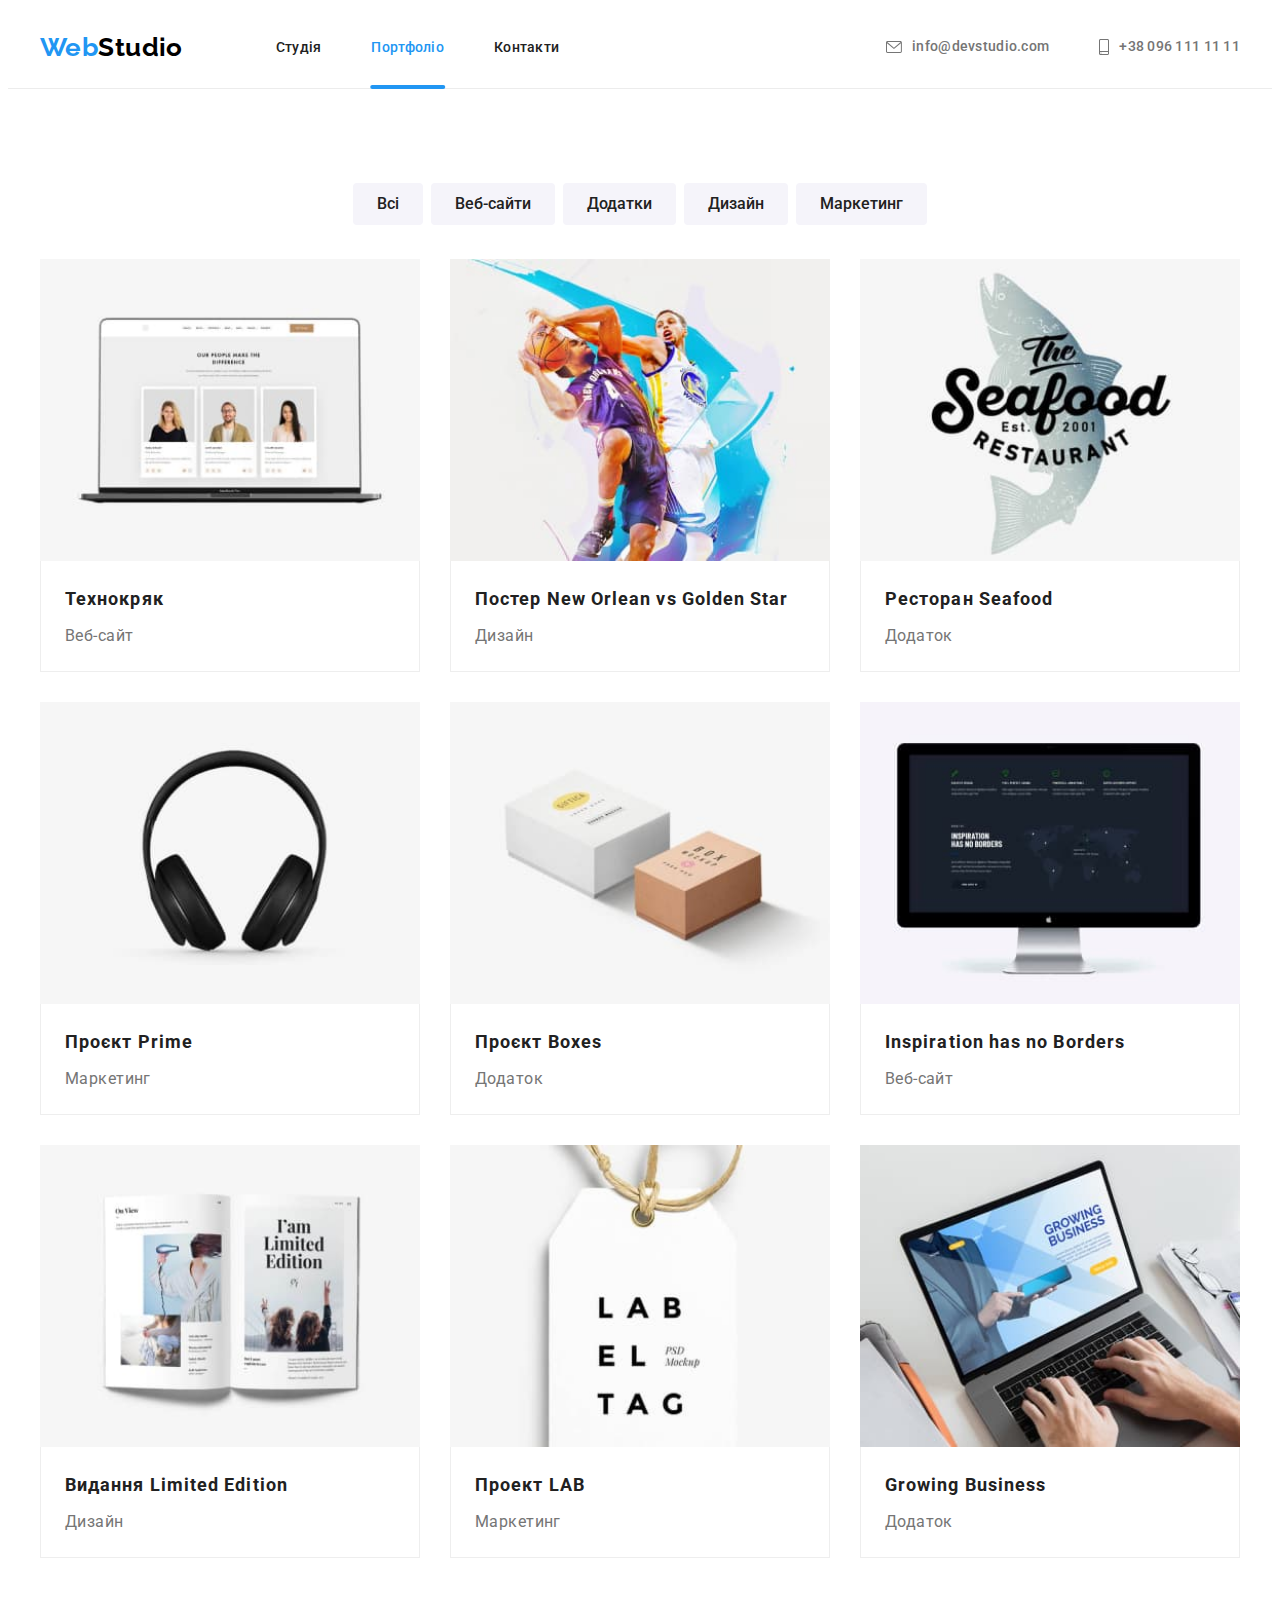
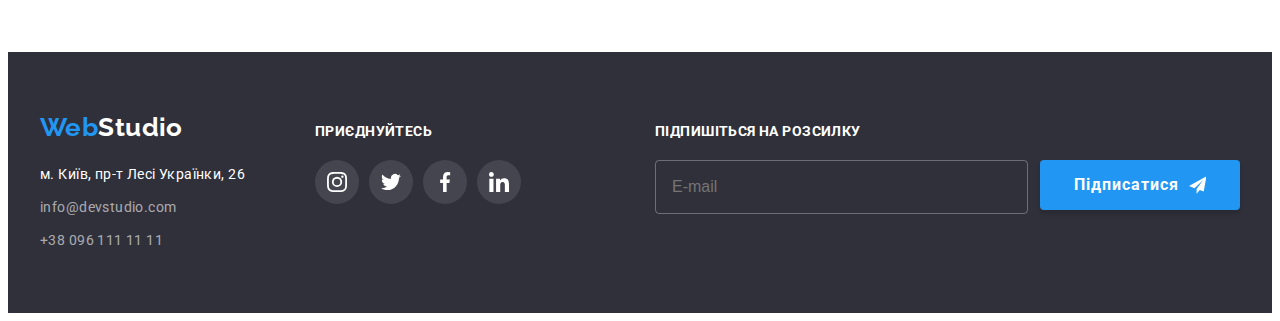
==== portfolio.html @ 522595d4 "2 sections adapted" ====
<!DOCTYPE html>
<html lang="uk">
  <head>
    <meta charset="UTF-8" />
    <meta http-equiv="X-UA-Compatible" content="IE=edge" />
    <meta name="viewport" content="width=device-width, initial-scale=1.0" />
    <title>Портфоліо</title>
    <link rel="preconnect" href="https://fonts.googleapis.com" />
    <link rel="preconnect" href="https://fonts.gstatic.com" crossorigin />
    <link
      href="https://fonts.googleapis.com/css2?family=Raleway:wght@700&family=Roboto:wght@400;500;700;900&display=swap"
      rel="stylesheet"
    />
    <link
      rel="stylesheet"
      href="https://cdnjs.cloudflare.com/ajax/libs/modern-normalize/1.1.0/modern-normalize.min.css"
      integrity="sha512-wpPYUAdjBVSE4KJnH1VR1HeZfpl1ub8YT/NKx4PuQ5NmX2tKuGu6U/JRp5y+Y8XG2tV+wKQpNHVUX03MfMFn9Q=="
      crossorigin="anonymous"
      referrerpolicy="no-referrer"
    />
    <!-- <link rel="stylesheet" href="./css/styles.css" /> -->
    <link rel="stylesheet" href="./css/main.min.css" />
  </head>

  <body>
    <header class="header">
      <div class="container header__container">
        <nav class="navigation">
          <a href="./index.html" class="logo navigation__logo link"
            >Web<span class="logo__black link">Studio</span></a
          >
          <ul class="navigation__list list">
            <li class="navigation__item">
              <a href="./index.html" class="navigation__link link">Студія</a>
            </li>
            <li class="navigation__item">
              <a href="./portfolio.html" class="navigation__link link current">Портфоліо</a>
            </li>
            <li class="navigation__item">
              <a href="#" class="navigation__link link">Контакти</a>
            </li>
          </ul>
        </nav>

        <ul class="contact header__contact list">
          <li class="contact__item">
            <a href="info@devstudio.com" class="contact__link link">
              <svg class="contact__icon" width="16" height="12">
                <use href="./images/icons.svg#icon-envelope"></use>
              </svg>
              info@devstudio.com</a
            >
          </li>
          <li class="contact__item">
            <a href="+380961111111" class="contact__link link">
              <svg class="contact__icon" width="10" height="16">
                <use href="./images/icons.svg#icon-smartphone"></use>
              </svg>
              +38 096 111 11 11</a
            >
          </li>
        </ul>
      </div>
    </header>

    <main>
      <section class="filter section">
        <div class="container">
          <h1 class="visually-hidden">filter</h1>

          <ul class="filter-list list">
            <li><button type="button" class="filter-btn pointer">Всі</button></li>
            <li><button type="button" class="filter-btn pointer">Веб-сайти</button></li>
            <li><button type="button" class="filter-btn pointer">Додатки</button></li>
            <li><button type="button" class="filter-btn pointer">Дизайн</button></li>
            <li><button type="button" class="filter-btn pointer">Маркетинг</button></li>
          </ul>

          <ul class="filter-cards list">
            <li class="filter-item">
              <a
                href="#"
                target="_blank"
                rel="noopener noreferrer nofollow"
                class="filter-link link"
              >
                <div class="filter-thumb">
                  <img
                    src="./images/example1.jpg"
                    alt="веб-сайт технокряк"
                    class="filter-image"
                    width="370"
                  />
                  <p class="filter-overlay">
                    Ресурс пропонує комплексні пропозиції з різним рівнем функціоналу та сервісів.
                    Все це дозволить відвідувачу отримати вичерпні відомості про компанію чи
                    приватну особу.
                  </p>
                </div>

                <div class="filter-wrap">
                  <h2 class="filter-title">Технокряк</h2>
                  <p class="filter-text">Веб-сайт</p>
                </div>
              </a>
            </li>

            <li class="filter-item">
              <a
                href="#"
                target="_blank"
                rel="noopener noreferrer nofollow"
                class="filter-link link"
              >
                <div class="filter-thumb">
                  <img
                    src="./images/example2.jpg"
                    alt="постер new orlean vs golden star"
                    class="filter-image"
                    width="370"
                  />
                  <p class="filter-overlay">
                    Ресурс пропонує комплексні пропозиції з різним рівнем функціоналу та сервісів.
                    Все це дозволить відвідувачу отримати вичерпні відомості про компанію чи
                    приватну особу.
                  </p>
                </div>

                <div class="filter-wrap">
                  <h2 class="filter-title">Постер New Orlean vs Golden Star</h2>
                  <p class="filter-text">Дизайн</p>
                </div>
              </a>
            </li>
            <li class="filter-item">
              <a
                href="#"
                target="_blank"
                rel="noopener noreferrer nofollow"
                class="filter-link link"
              >
                <div class="filter-thumb">
                  <img
                    src="./images/example3.jpg"
                    alt="додаток ресторану seafood"
                    class="filter-image"
                    width="370"
                  />
                  <p class="filter-overlay">
                    Ресурс пропонує комплексні пропозиції з різним рівнем функціоналу та сервісів.
                    Все це дозволить відвідувачу отримати вичерпні відомості про компанію чи
                    приватну особу.
                  </p>
                </div>

                <div class="filter-wrap">
                  <h2 class="filter-title">Ресторан Seafood</h2>
                  <p class="filter-text">Додаток</p>
                </div>
              </a>
            </li>
            <li class="filter-item">
              <a
                href="#"
                target="_blank"
                rel="noopener noreferrer nofollow"
                class="filter-link link"
              >
                <div class="filter-thumb">
                  <img
                    src="./images/example4.jpg"
                    alt="проект prime"
                    class="filter-image"
                    width="370"
                  />
                  <p class="filter-overlay">
                    Ресурс пропонує комплексні пропозиції з різним рівнем функціоналу та сервісів.
                    Все це дозволить відвідувачу отримати вичерпні відомості про компанію чи
                    приватну особу.
                  </p>
                </div>

                <div class="filter-wrap">
                  <h2 class="filter-title">Проєкт Prime</h2>
                  <p class="filter-text">Маркетинг</p>
                </div>
              </a>
            </li>
            <li class="filter-item">
              <a
                href="#"
                target="_blank"
                rel="noopener noreferrer nofollow"
                class="filter-link link"
              >
                <div class="filter-thumb">
                  <img
                    src="./images/example5.jpg"
                    alt="додаток boxes"
                    class="filter-image"
                    width="370"
                  />
                  <p class="filter-overlay">
                    Ресурс пропонує комплексні пропозиції з різним рівнем функціоналу та сервісів.
                    Все це дозволить відвідувачу отримати вичерпні відомості про компанію чи
                    приватну особу.
                  </p>
                </div>

                <div class="filter-wrap">
                  <h2 class="filter-title">Проєкт Boxes</h2>
                  <p class="filter-text">Додаток</p>
                </div>
              </a>
            </li>
            <li class="filter-item">
              <a
                href="#"
                target="_blank"
                rel="noopener noreferrer nofollow"
                class="filter-link link"
              >
                <div class="filter-thumb">
                  <img
                    src="./images/example6.jpg"
                    alt="веб-сайт inspiration has no border"
                    class="filter-image"
                    width="370"
                  />
                  <p class="filter-overlay">
                    Ресурс пропонує комплексні пропозиції з різним рівнем функціоналу та сервісів.
                    Все це дозволить відвідувачу отримати вичерпні відомості про компанію чи
                    приватну особу.
                  </p>
                </div>

                <div class="filter-wrap">
                  <h2 class="filter-title">Inspiration has no Borders</h2>
                  <p class="filter-text">Веб-сайт</p>
                </div>
              </a>
            </li>
            <li class="filter-item">
              <a
                href="#"
                target="_blank"
                rel="noopener noreferrer nofollow"
                class="filter-link link"
              >
                <div class="filter-thumb">
                  <img
                    src="./images/example7.jpg"
                    alt="дізайн видання limited edition"
                    class="filter-image"
                    width="370"
                  />
                  <p class="filter-overlay">
                    Ресурс пропонує комплексні пропозиції з різним рівнем функціоналу та сервісів.
                    Все це дозволить відвідувачу отримати вичерпні відомості про компанію чи
                    приватну особу.
                  </p>
                </div>

                <div class="filter-wrap">
                  <h2 class="filter-title">Видання Limited Edition</h2>
                  <p class="filter-text">Дизайн</p>
                </div>
              </a>
            </li>
            <li class="filter-item">
              <a
                href="#"
                target="_blank"
                rel="noopener noreferrer nofollow"
                class="filter-link link"
              >
                <div class="filter-thumb">
                  <img
                    src="./images/example8.jpg"
                    alt="проект lab"
                    class="filter-image"
                    width="370"
                  />
                  <p class="filter-overlay">
                    Ресурс пропонує комплексні пропозиції з різним рівнем функціоналу та сервісів.
                    Все це дозволить відвідувачу отримати вичерпні відомості про компанію чи
                    приватну особу.
                  </p>
                </div>

                <div class="filter-wrap">
                  <h2 class="filter-title">Проект LAB</h2>
                  <p class="filter-text">Маркетинг</p>
                </div>
              </a>
            </li>
            <li class="filter-item">
              <a
                href="#"
                target="_blank"
                rel="noopener noreferrer nofollow"
                class="filter-link link"
              >
                <div class="filter-thumb">
                  <img
                    src="./images/example9.jpg"
                    alt="додаток growing business"
                    class="filter-image"
                    width="370"
                  />
                  <p class="filter-overlay">
                    Ресурс пропонує комплексні пропозиції з різним рівнем функціоналу та сервісів.
                    Все це дозволить відвідувачу отримати вичерпні відомості про компанію чи
                    приватну особу.
                  </p>
                </div>

                <div class="filter-wrap">
                  <h2 class="filter-title">Growing Business</h2>
                  <p class="filter-text">Додаток</p>
                </div>
              </a>
            </li>
          </ul>
        </div>
      </section>
    </main>

    <footer class="footer">
      <div class="container">
        <div class="footer-contacts">
          <a href="./index.html" class="footer-logo link"
            >Web<span class="footer-logo-white link">Studio</span></a
          >
          <address class="footer-address">
            <ul class="footer-list list">
              <li class="footer-item">
                <a
                  href="https://goo.gl/maps/CPtrU1FHBa2aNyZL9"
                  target="_blank"
                  rel="noopener noreferrer nofollow"
                  class="footer-adr link"
                  >м. Київ, пр-т Лесі Українки, 26</a
                >
              </li>
              <li class="footer-item">
                <a href="info@devstudio.com" class="footer-contact link">info@devstudio.com</a>
              </li>
              <li class="footer-item">
                <a href="+380961111111" class="footer-contact link">+38 096 111 11 11</a>
              </li>
            </ul>
          </address>
        </div>

        <div class="footer-join">
          <p class="footer-action">Приєднуйтесь</p>
          <ul class="footer-soc list">
            <li class="footer-soc-item">
              <a href="" class="footer-soc-link link">
                <svg class="footer-soc-icon" width="20" height="20">
                  <use href="./images/icons.svg#icon-instagram"></use>
                </svg>
              </a>
            </li>
            <li class="footer-soc-item">
              <a href="" class="footer-soc-link link">
                <svg class="footer-soc-icon" width="20" height="20">
                  <use href="./images/icons.svg#icon-twitter"></use>
                </svg>
              </a>
            </li>
            <li class="footer-soc-item">
              <a href="" class="footer-soc-link link">
                <svg class="footer-soc-icon" width="20" height="20">
                  <use href="./images/icons.svg#icon-facebook"></use>
                </svg>
              </a>
            </li>
            <li class="footer-soc-item">
              <a href="" class="footer-soc-link link">
                <svg class="footer-soc-icon" width="20" height="20">
                  <use href="./images/icons.svg#icon-linkedin"></use>
                </svg>
              </a>
            </li>
          </ul>
        </div>

        <div class="footer-signup">
          <p class="footer-text">Підпишіться на розсилку</p>
          <form class="footer-form">
            <input class="footer-input" type="email" name="usermail" placeholder="E-mail" />
            <button class="third-btn btn">
              Підписатися
              <svg class="send-icon" width="24" height="24">
                <use href="./images/icons.svg#icon-send"></use>
              </svg>
            </button>
          </form>
        </div>
      </div>
    </footer>
  </body>
</html>
---- css/main.min.css ----
:root{--main-title-color: #212121;--second-title-color: #ffffff;--main-text-color: #757575;--second-text-color: #ffffff;--accent-color: #2196f3;--link-accent-color: #7d7d7d;--icon-accent-color: #ffffff;--btn-accent-color: #188ce8;--btn-bg-color: #2196f3;--btn-text-color: #ffffff;--secondbtn-text-color: #212121;--main-bg-color: #ffffff;--second-bg-color: #2f303a;--third-bg-color: #f5f4fa;--main-logo-color: #2196f3;--second-logo-color: #000000;--third-logo-color: #ffffff;--main-link-color: #212121;--main-contact-color: #757575;--main-adress-color: #ffffff;--main-border-color: #ececec;--second-border-color: #eeeeee;--main-icon-color: #afb1b8;--second-icon-color: #ffffff;--duration: 250ms;--cubic: cubic-bezier(0.4, 0, 0.2, 1)}.visually-hidden{position:absolute;white-space:nowrap;width:1px;height:1px;overflow:hidden;border:0;padding:0;clip:rect(0 0 0 0);-webkit-clip-path:inset(50%);clip-path:inset(50%);margin:-1px}p,h1,h2,h3,h4,h5,h6{margin:0}ul{margin:0;padding-left:0}address{font-style:normal}body{font-family:"Roboto",sans-serif;font-size:14px;letter-spacing:.03em;color:var(--main-text-color);background-color:var(--main-bg-color)}.list{list-style:none}.link{text-decoration:none;transition:color var(--duration) var(--cubic)}.pointer{cursor:pointer}img{display:block;width:100%;max-width:100%;height:auto}.section{padding-top:60px;padding-bottom:60px}@media screen and (min-width: 1200px){.section{padding-top:94px;padding-bottom:94px}}.navigation__item .link.current,.navigation__link:hover,.contact__link:hover,.navigation__link:focus,.contact__link:focus,.footer-adr:hover,.footer-contact:hover,.footer-adr:focus,.footer-contact:focus{color:var(--accent-color)}.container{width:100%;padding-left:15px;padding-right:15px;margin:0 auto}@media screen and (min-width: 480px){.container{width:480px}}@media screen and (min-width: 768px){.container{width:768px}}@media screen and (min-width: 1200px){.container{width:1200px}}.backdrop{position:fixed;top:0;width:100%;height:100%;background-color:rgba(0,0,0,.2);transition:opacity var(--duration) var(--cubic),visibility var(--duration) var(--cubic)}.modal{position:absolute;padding:40px;width:528px;min-height:581px;background-color:var(--main-bg-color);box-shadow:0px 1px 3px rgba(0,0,0,.12),0px 1px 1px rgba(0,0,0,.14),0px 2px 1px rgba(0,0,0,.2);border-radius:4px;top:50%;left:50%;transform:translate(-50%, -50%) scale(1);transition:transform var(--duration) var(--cubic)}.backdrop.is-hidden .modal{transform:translate(-50%, -50%) scale(0)}.close-btn{position:absolute;top:8px;right:8px;width:30px;height:30px;border:1px solid rgba(0,0,0,.1);background:inherit;border-radius:50%;fill:currentColor;transition:color var(--duration) var(--cubic)}.close-btn:hover,.close-btn:focus{fill:var(--accent-color)}.modal-title{margin-bottom:15px;text-align:center;font-weight:700;font-size:20px;line-height:1.15;text-align:center;letter-spacing:.03em;color:var(--main-title-color)}.input-field{margin-bottom:10px}.modal-form>.comment{margin-bottom:18px}.lable-input{display:block;margin-bottom:4px;font-weight:400;font-size:12px;line-height:1.17;letter-spacing:.01em;color:var(--main-text-color)}.form-input{padding-left:42px;width:100%;height:40px;border:1px solid rgba(33,33,33,.2);border-radius:4px;font-weight:400;font-size:12px;line-height:1.17;letter-spacing:.01em;color:rgba(117,117,117,.5)}.form-input:focus{outline-color:var(--btn-accent-color)}.form-input::-moz-placeholder{color:rgba(117,117,117,.5)}.form-input:-ms-input-placeholder{color:rgba(117,117,117,.5)}.form-input::placeholder{color:rgba(117,117,117,.5)}.input-wrap{position:relative}.input-icon{position:absolute;left:12px;top:50%;transform:translateY(-50%)}.form-input:focus+.input-icon{fill:var(--accent-color)}.form-comment{padding:12px 16px;width:100%;height:118px;border:1px solid rgba(33,33,33,.2);border-radius:4px;resize:none;font-weight:400;font-size:12px;line-height:1.17;letter-spacing:.01em;color:rgba(117,117,117,.5)}.form-comment:focus{outline-color:var(--btn-accent-color)}.form-comment::-moz-placeholder{color:rgba(117,117,117,.5)}.form-comment:-ms-input-placeholder{color:rgba(117,117,117,.5)}.form-comment::placeholder{color:rgba(117,117,117,.5)}.check-lable{display:block;padding-left:35px;font-weight:400;font-size:14px;line-height:1.71;letter-spacing:.03em;color:var(--main-text-color);position:relative;margin-bottom:30px}.check-box{display:inline-block;width:16px;height:15px;border:2px solid var(--main-link-color);border-radius:2px;position:absolute;top:50%;left:13px;transform:translateY(-50%);cursor:pointer;transition:background-color var(--duration) var(--cubic)}.input-check:focus+.check-box{border-color:var(--accent-color)}.input-check:focus+.check-box,.check-box:hover{border-color:var(--accent-color)}.input-check:checked+.check-box{background-color:var(--accent-color);border:none}.check-icon{position:absolute;left:50%;top:50%;transform:translate(-50%, -50%);fill:rgba(0,0,0,0);transition:fill var(--duration) var(--cubic)}.input-check:checked+.check-box .check-icon{fill:#fff}.input-check{position:absolute;white-space:nowrap;width:1px;height:1px;overflow:hidden;border:0;padding:0;clip:rect(0 0 0 0);-webkit-clip-path:inset(50%);clip-path:inset(50%);margin:-1px}.check-link{-webkit-text-decoration-line:underline;text-decoration-line:underline;color:var(--accent-color)}.secondary-btn{display:flex;align-items:center;justify-content:center;margin:0 auto;margin-top:30px;min-width:200px}.is-hidden{opacity:0;visibility:hidden;pointer-events:none}.btn{font-family:inherit;font-style:normal;font-weight:700;font-size:16px;line-height:1.88;letter-spacing:.06em;color:var(--btn-text-color);background:var(--btn-bg-color);height:50px;box-shadow:0px 4px 4px rgba(0,0,0,.15);border-radius:4px;border-color:rgba(0,0,0,0);padding:10px 32px;transition:background-color var(--duration) var(--cubic)}.btn:hover,.btn:focus{background-color:var(--btn-accent-color)}.header{padding-top:24px;padding-bottom:25px;border-bottom:1px solid var(--main-border-color)}.header__container{display:flex;align-items:center}.navigation{display:flex;align-items:center}.navigation__list,.contact__item,.header__contact{display:flex;margin-left:auto;-moz-column-gap:50px;column-gap:50px}.logo,.logo__black{font-family:"Raleway",sans-serif;font-style:normal;font-weight:700;font-size:26px;line-height:1.19}.navigation__logo{color:var(--main-logo-color);margin-right:93px}.logo__black{color:var(--second-logo-color)}.navigation__link{font-weight:500;line-height:1.14;letter-spacing:.02em;color:var(--main-link-color)}.contact__link{display:flex;font-weight:500;line-height:1.14;letter-spacing:.02em;color:var(--main-contact-color);align-items:center}.current{color:var(--accent-color);position:relative}.current::after{content:"";position:absolute;left:50%;bottom:-38px;transform:translate(-50%, -100%);width:calc(100% + 3px);height:4px;background:var(--accent-color);border-radius:2px;pointer-events:none}.contact__icon{margin-right:10px;fill:#757575}.contact__link:hover .contact__icon,.contact__link:focus .contact__icon{fill:var(--accent-color)}.hero{background-color:var(--second-bg-color);background-image:linear-gradient(rgba(47, 48, 58, 0.4), rgba(47, 48, 58, 0.4)),url(../images/header.jpg);background-repeat:no-repeat;background-position:center;background-size:cover;max-width:1600px;margin:0 auto;padding-top:200px;padding-bottom:200px}.hero__title{font-weight:900;font-size:44px;line-height:1.36;text-align:center;letter-spacing:.06em;text-transform:uppercase;color:var(--second-title-color);max-width:696px;margin:0 auto}.hero__btn{display:flex;align-items:center;text-align:center;margin:0 auto;margin-top:30px;min-width:216px}.features-list{display:flex;flex-wrap:wrap;gap:30px}.features-list__item{width:100%}@media screen and (min-width: 768px){.features-list__item{width:calc((100% - 30px)/2)}}@media screen and (min-width: 1200px){.features-list__item{width:calc((100% - 90px)/4)}}.features-list__image{display:flex;justify-content:center;align-items:center;border-radius:4px;width:100%;height:120px;background:#f5f4fa;border-radius:4px;margin-bottom:30px}.features-list__title{display:flex;justify-content:center;font-weight:700;line-height:1.14;text-transform:uppercase;color:var(--main-title-color)}@media screen and (min-width: 768px){.features-list__title{justify-content:left}}.features-list__text{line-height:2;margin-top:10px}@media screen and (min-width: 1200px){.features-list__text{line-height:1.71}}.business{padding-bottom:94px}@media screen and (max-width: 1199px){.business{display:none}}.business__title{font-size:36px;line-height:1.17;text-align:center;color:var(--main-title-color)}.activities-list{margin-top:50px;display:flex;gap:30px}.activities-list__item{width:calc((100% - 60px)/3);position:relative}.activities-list__text{position:absolute;left:0;bottom:0;width:100%;height:70px;display:flex;justify-content:center;align-items:center;background-color:rgba(47,48,58,.8);font-weight:700;font-size:14px;line-height:1.14;text-align:center;letter-spacing:.03em;text-transform:uppercase;color:var(--second-text-color)}.team{background-color:var(--third-bg-color)}.team__title{font-size:36px;line-height:1.17;text-align:center;color:var(--main-title-color)}.team-list{display:flex;flex-wrap:wrap;margin-top:50px;gap:30px}.team-list__item{width:100%;background-color:var(--main-bg-color);filter:drop-shadow(0px 4px 4px rgba(0, 0, 0, 0.25))}@media screen and (min-width: 768px){.team-list__item{width:calc((100% - 30px)/2)}}@media screen and (min-width: 1200px){.team-list__item{width:calc((100% - 90px)/4)}}.team-list__wrap{padding:30px 5px}.team-list__subtitle{font-weight:500;font-size:16px;line-height:1.19;text-align:center;color:var(--main-title-color)}.team-list__text{font-size:16px;line-height:1.19;text-align:center;margin-top:10px}.social-list{display:flex;justify-content:center;gap:10px;margin-top:16px}.social-list__link{width:44px;height:44px;border-radius:50%;display:flex;align-items:center;justify-content:center;transition:background-color var(--duration) var(--cubic)}.social-list__link:hover,.social-list__link:focus{background-color:var(--accent-color)}.social-list__icon{fill:var(--main-icon-color);transition:fill var(--duration) var(--cubic)}.social-list__link:hover .social-list__icon,.social-list__link:focus .social-list__icon{fill:var(--icon-accent-color)}.clients-title{font-size:36px;line-height:1.17;text-align:center;color:var(--main-title-color)}.clients-img{display:flex;margin-top:50px;justify-content:center;gap:30px}.clients-img-item{border:1px solid #afb1b8;border-radius:4px;width:170px;height:92px;display:flex;align-items:center;justify-content:center;transition:border-color var(--duration) var(--cubic)}.clients-img-item:hover,.clients-img-item:focus{border-color:var(--accent-color)}.clients-img-link{display:flex;width:100%;height:100%;justify-content:center;align-items:center}.clients-img-icon{fill:var(--main-icon-color);transition:fill var(--duration) var(--cubic)}.clients-img-link:hover .clients-img-icon,.clients-img-link:focus .clients-img-icon{fill:var(--accent-color)}.footer-adr:hover,.footer-contact:hover,.footer-adr:focus,.footer-contact:focus{color:var(--accent-color)}.footer{background-color:var(--second-bg-color);padding-top:60px;padding-bottom:60px}.footer-logo,.footer-logo-white{font-family:"Raleway",sans-serif;font-style:normal;font-weight:700;font-size:26px;line-height:1.19}.footer-logo{color:var(--main-logo-color)}.footer-logo-white{color:var(--third-logo-color)}.footer-address{margin-top:20px}.footer-item:not(:first-child){margin-top:9px}.footer-adr,.footer-contact{font-style:normal;font-weight:400;line-height:1.71}.footer-adr{color:var(--main-adress-color)}.footer-contact{color:rgba(255,255,255,.6)}.footer .container{display:flex;align-items:baseline}.footer-join{margin-left:70px}.footer-action{font-weight:700;font-size:14px;line-height:1.14;letter-spacing:.03em;text-transform:uppercase;margin-bottom:20px;color:var(--second-text-color)}.footer-soc{display:flex;justify-content:center;gap:10px}.footer-soc-link{width:44px;height:44px;border-radius:50%;display:flex;align-items:center;justify-content:center;background:rgba(255,255,255,.1);transition:background-color var(--duration) var(--cubic)}.footer-soc-link:hover,.footer-soc-link:focus{background-color:var(--accent-color)}.footer-soc-icon{fill:var(--second-icon-color);transition:fill var(--duration) var(--cubic)}.footer-soc-link:hover .footer-soc-icon,.footer-soc-link:focus .footer-soc-icon{fill:var(--icon-accent-color)}.footer-text{font-size:14px;font-weight:700;line-height:1.14;text-transform:uppercase;color:var(--btn-text-color);margin-bottom:20px}.footer-signup{width:calc(50% - 15px);margin-left:auto}.footer-input{width:100%;height:50px;border:1px solid rgba(255,255,255,.3);border-radius:4px;background-color:inherit;font-size:16px;line-height:1.25;color:rgba(255,255,255,.6);padding-left:16px;outline:none;transition:border-color var(--duration) var(--cubic),box-shadow var(--duration) var(--cubic);cursor:pointer}.footer-input:hover{border-color:var(--accent-color)}.footer-input:focus{border-color:#f5f5f5;box-shadow:0px 0px 0px 1px #f5f5f5}.footer-form{display:flex;gap:12px}.footer-form>.primary-btn{gap:10px}.third-btn{display:flex;align-items:center;justify-content:center;gap:10px;margin:0 auto;min-width:200px}.send-icon{fill:var(--second-icon-color)}.filter-list{display:flex;justify-content:center;-moz-column-gap:8px;column-gap:8px}.filter-btn{font-family:"Roboto",sans-serif;font-style:normal;font-weight:500;font-size:16px;line-height:1.62;text-align:center;background-color:var(--third-bg-color);border-color:rgba(0,0,0,0);border-radius:4px;color:var(--secondbtn-text-color);padding:6px 22px;transition:background-color var(--duration) var(--cubic),color var(--duration) var(--cubic),box-shadow var(--duration) var(--cubic)}.filter-btn:hover,.filter-btn:focus{background-color:var(--accent-color);color:var(--btn-text-color);box-shadow:0px 3px 1px rgba(0,0,0,.1),0px 1px 2px rgba(0,0,0,.08),0px 2px 2px rgba(0,0,0,.12)}.filter-cards{margin-top:34px;display:flex;flex-wrap:wrap;gap:30px}.filter-item{background-color:var(--main-bg-color);width:calc((100% - 60px)/3)}.filter-link{display:block}.filter-link:hover,.filter-link:focus{box-shadow:0px 1px 1px rgba(0,0,0,.12),0px 4px 4px rgba(0,0,0,.06),1px 4px 6px rgba(0,0,0,.16)}.filter-thumb{position:relative;overflow:hidden}.filter-overlay{position:absolute;left:0;top:0;padding:63px 24px;width:100%;height:100%;transform:translateY(100%);transition:var(--duration) var(--cubic);font-weight:400;font-size:18px;line-height:1.56;letter-spacing:.03em;color:var(--second-text-color);background:rgba(33,150,243,.9)}.filter-link:hover .filter-overlay,.filter-link:focus .filter-overlay{transform:translateY(0)}.filter-wrap{padding:20px 24px;border-right:1px solid var(--second-border-color);border-bottom:1px solid var(--second-border-color);border-left:1px solid var(--second-border-color)}.filter-title{font-size:18px;line-height:2;letter-spacing:.06em;color:var(--main-title-color)}.filter-title:hover,.filter-title:focus{color:var(--link-accent-color)}.filter-text{font-size:16px;line-height:1.88;color:var(--main-text-color);margin-top:4px}/*# sourceMappingURL=main.min.css.map */
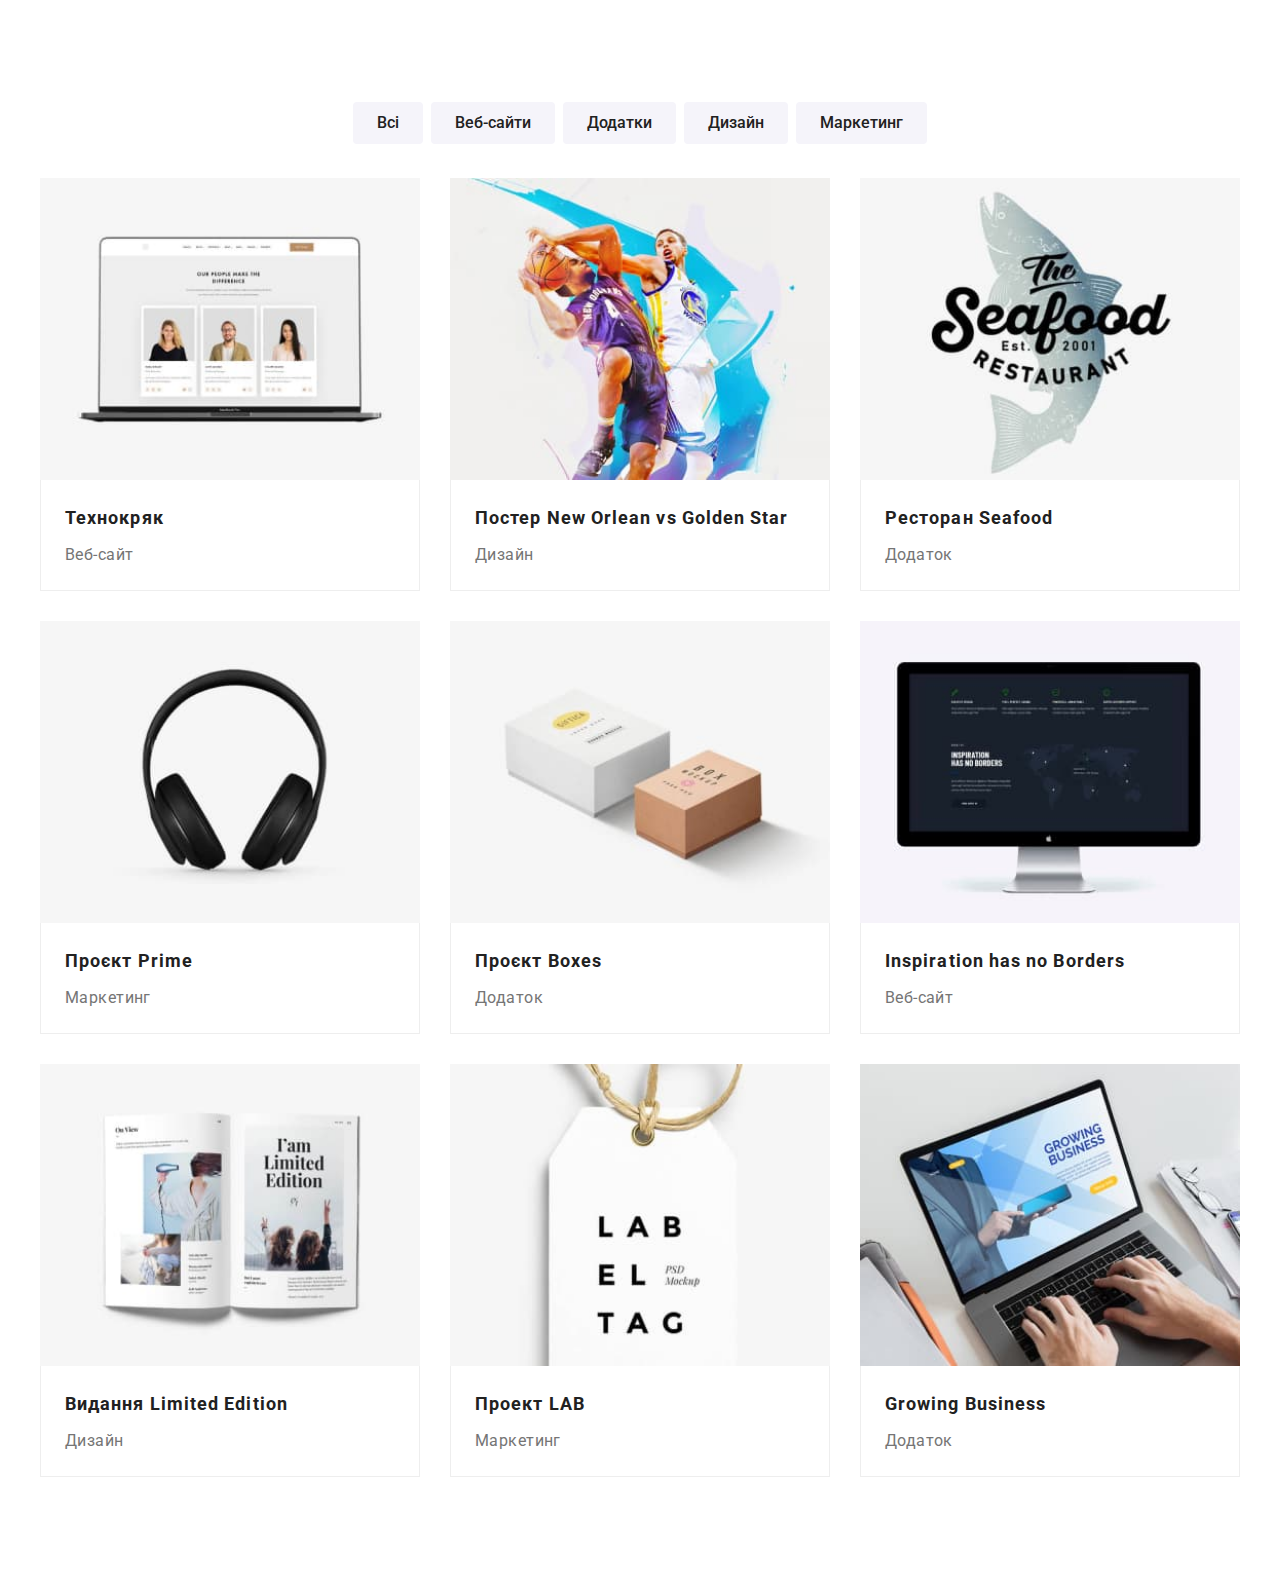
==== commit 6a670d6f: "adapted footer" ====
--- a/portfolio.html
+++ b/portfolio.html
@@ -23,7 +23,7 @@
   </head>
 
   <body>
-    <header class="header">
+    <!-- <header class="header">
       <div class="container header__container">
         <nav class="navigation">
           <a href="./index.html" class="logo navigation__logo link"
@@ -61,7 +61,7 @@
           </li>
         </ul>
       </div>
-    </header>
+    </header> -->
 
     <main>
       <section class="filter section">
@@ -326,7 +326,7 @@
       </section>
     </main>
 
-    <footer class="footer">
+    <!-- <footer class="footer">
       <div class="container">
         <div class="footer-contacts">
           <a href="./index.html" class="footer-logo link"
@@ -400,6 +400,6 @@
           </form>
         </div>
       </div>
-    </footer>
+    </footer> -->
   </body>
 </html>
--- a/css/main.min.css
+++ b/css/main.min.css
@@ -1 +1 @@
-:root{--main-title-color: #212121;--second-title-color: #ffffff;--main-text-color: #757575;--second-text-color: #ffffff;--accent-color: #2196f3;--link-accent-color: #7d7d7d;--icon-accent-color: #ffffff;--btn-accent-color: #188ce8;--btn-bg-color: #2196f3;--btn-text-color: #ffffff;--secondbtn-text-color: #212121;--main-bg-color: #ffffff;--second-bg-color: #2f303a;--third-bg-color: #f5f4fa;--main-logo-color: #2196f3;--second-logo-color: #000000;--third-logo-color: #ffffff;--main-link-color: #212121;--main-contact-color: #757575;--main-adress-color: #ffffff;--main-border-color: #ececec;--second-border-color: #eeeeee;--main-icon-color: #afb1b8;--second-icon-color: #ffffff;--duration: 250ms;--cubic: cubic-bezier(0.4, 0, 0.2, 1)}.visually-hidden{position:absolute;white-space:nowrap;width:1px;height:1px;overflow:hidden;border:0;padding:0;clip:rect(0 0 0 0);-webkit-clip-path:inset(50%);clip-path:inset(50%);margin:-1px}p,h1,h2,h3,h4,h5,h6{margin:0}ul{margin:0;padding-left:0}address{font-style:normal}body{font-family:"Roboto",sans-serif;font-size:14px;letter-spacing:.03em;color:var(--main-text-color);background-color:var(--main-bg-color)}.list{list-style:none}.link{text-decoration:none;transition:color var(--duration) var(--cubic)}.pointer{cursor:pointer}img{display:block;width:100%;max-width:100%;height:auto}.section{padding-top:60px;padding-bottom:60px}@media screen and (min-width: 1200px){.section{padding-top:94px;padding-bottom:94px}}.navigation__item .link.current,.navigation__link:hover,.contact__link:hover,.navigation__link:focus,.contact__link:focus,.footer-adr:hover,.footer-contact:hover,.footer-adr:focus,.footer-contact:focus{color:var(--accent-color)}.container{width:100%;padding-left:15px;padding-right:15px;margin:0 auto}@media screen and (min-width: 480px){.container{width:480px}}@media screen and (min-width: 768px){.container{width:768px}}@media screen and (min-width: 1200px){.container{width:1200px}}.backdrop{position:fixed;top:0;width:100%;height:100%;background-color:rgba(0,0,0,.2);transition:opacity var(--duration) var(--cubic),visibility var(--duration) var(--cubic)}.modal{position:absolute;padding:40px;width:528px;min-height:581px;background-color:var(--main-bg-color);box-shadow:0px 1px 3px rgba(0,0,0,.12),0px 1px 1px rgba(0,0,0,.14),0px 2px 1px rgba(0,0,0,.2);border-radius:4px;top:50%;left:50%;transform:translate(-50%, -50%) scale(1);transition:transform var(--duration) var(--cubic)}.backdrop.is-hidden .modal{transform:translate(-50%, -50%) scale(0)}.close-btn{position:absolute;top:8px;right:8px;width:30px;height:30px;border:1px solid rgba(0,0,0,.1);background:inherit;border-radius:50%;fill:currentColor;transition:color var(--duration) var(--cubic)}.close-btn:hover,.close-btn:focus{fill:var(--accent-color)}.modal-title{margin-bottom:15px;text-align:center;font-weight:700;font-size:20px;line-height:1.15;text-align:center;letter-spacing:.03em;color:var(--main-title-color)}.input-field{margin-bottom:10px}.modal-form>.comment{margin-bottom:18px}.lable-input{display:block;margin-bottom:4px;font-weight:400;font-size:12px;line-height:1.17;letter-spacing:.01em;color:var(--main-text-color)}.form-input{padding-left:42px;width:100%;height:40px;border:1px solid rgba(33,33,33,.2);border-radius:4px;font-weight:400;font-size:12px;line-height:1.17;letter-spacing:.01em;color:rgba(117,117,117,.5)}.form-input:focus{outline-color:var(--btn-accent-color)}.form-input::-moz-placeholder{color:rgba(117,117,117,.5)}.form-input:-ms-input-placeholder{color:rgba(117,117,117,.5)}.form-input::placeholder{color:rgba(117,117,117,.5)}.input-wrap{position:relative}.input-icon{position:absolute;left:12px;top:50%;transform:translateY(-50%)}.form-input:focus+.input-icon{fill:var(--accent-color)}.form-comment{padding:12px 16px;width:100%;height:118px;border:1px solid rgba(33,33,33,.2);border-radius:4px;resize:none;font-weight:400;font-size:12px;line-height:1.17;letter-spacing:.01em;color:rgba(117,117,117,.5)}.form-comment:focus{outline-color:var(--btn-accent-color)}.form-comment::-moz-placeholder{color:rgba(117,117,117,.5)}.form-comment:-ms-input-placeholder{color:rgba(117,117,117,.5)}.form-comment::placeholder{color:rgba(117,117,117,.5)}.check-lable{display:block;padding-left:35px;font-weight:400;font-size:14px;line-height:1.71;letter-spacing:.03em;color:var(--main-text-color);position:relative;margin-bottom:30px}.check-box{display:inline-block;width:16px;height:15px;border:2px solid var(--main-link-color);border-radius:2px;position:absolute;top:50%;left:13px;transform:translateY(-50%);cursor:pointer;transition:background-color var(--duration) var(--cubic)}.input-check:focus+.check-box{border-color:var(--accent-color)}.input-check:focus+.check-box,.check-box:hover{border-color:var(--accent-color)}.input-check:checked+.check-box{background-color:var(--accent-color);border:none}.check-icon{position:absolute;left:50%;top:50%;transform:translate(-50%, -50%);fill:rgba(0,0,0,0);transition:fill var(--duration) var(--cubic)}.input-check:checked+.check-box .check-icon{fill:#fff}.input-check{position:absolute;white-space:nowrap;width:1px;height:1px;overflow:hidden;border:0;padding:0;clip:rect(0 0 0 0);-webkit-clip-path:inset(50%);clip-path:inset(50%);margin:-1px}.check-link{-webkit-text-decoration-line:underline;text-decoration-line:underline;color:var(--accent-color)}.secondary-btn{display:flex;align-items:center;justify-content:center;margin:0 auto;margin-top:30px;min-width:200px}.is-hidden{opacity:0;visibility:hidden;pointer-events:none}.btn{font-family:inherit;font-style:normal;font-weight:700;font-size:16px;line-height:1.88;letter-spacing:.06em;color:var(--btn-text-color);background:var(--btn-bg-color);height:50px;box-shadow:0px 4px 4px rgba(0,0,0,.15);border-radius:4px;border-color:rgba(0,0,0,0);padding:10px 32px;transition:background-color var(--duration) var(--cubic)}.btn:hover,.btn:focus{background-color:var(--btn-accent-color)}.header{padding-top:24px;padding-bottom:25px;border-bottom:1px solid var(--main-border-color)}.header__container{display:flex;align-items:center}.navigation{display:flex;align-items:center}.navigation__list,.contact__item,.header__contact{display:flex;margin-left:auto;-moz-column-gap:50px;column-gap:50px}.logo,.logo__black{font-family:"Raleway",sans-serif;font-style:normal;font-weight:700;font-size:26px;line-height:1.19}.navigation__logo{color:var(--main-logo-color);margin-right:93px}.logo__black{color:var(--second-logo-color)}.navigation__link{font-weight:500;line-height:1.14;letter-spacing:.02em;color:var(--main-link-color)}.contact__link{display:flex;font-weight:500;line-height:1.14;letter-spacing:.02em;color:var(--main-contact-color);align-items:center}.current{color:var(--accent-color);position:relative}.current::after{content:"";position:absolute;left:50%;bottom:-38px;transform:translate(-50%, -100%);width:calc(100% + 3px);height:4px;background:var(--accent-color);border-radius:2px;pointer-events:none}.contact__icon{margin-right:10px;fill:#757575}.contact__link:hover .contact__icon,.contact__link:focus .contact__icon{fill:var(--accent-color)}.hero{background-color:var(--second-bg-color);background-image:linear-gradient(rgba(47, 48, 58, 0.4), rgba(47, 48, 58, 0.4)),url(../images/header.jpg);background-repeat:no-repeat;background-position:center;background-size:cover;max-width:1600px;margin:0 auto;padding-top:200px;padding-bottom:200px}.hero__title{font-weight:900;font-size:44px;line-height:1.36;text-align:center;letter-spacing:.06em;text-transform:uppercase;color:var(--second-title-color);max-width:696px;margin:0 auto}.hero__btn{display:flex;align-items:center;text-align:center;margin:0 auto;margin-top:30px;min-width:216px}.features-list{display:flex;flex-wrap:wrap;gap:30px}.features-list__item{width:100%}@media screen and (min-width: 768px){.features-list__item{width:calc((100% - 30px)/2)}}@media screen and (min-width: 1200px){.features-list__item{width:calc((100% - 90px)/4)}}.features-list__image{display:flex;justify-content:center;align-items:center;border-radius:4px;width:100%;height:120px;background:#f5f4fa;border-radius:4px;margin-bottom:30px}.features-list__title{display:flex;justify-content:center;font-weight:700;line-height:1.14;text-transform:uppercase;color:var(--main-title-color)}@media screen and (min-width: 768px){.features-list__title{justify-content:left}}.features-list__text{line-height:2;margin-top:10px}@media screen and (min-width: 1200px){.features-list__text{line-height:1.71}}.business{padding-bottom:94px}@media screen and (max-width: 1199px){.business{display:none}}.business__title{font-size:36px;line-height:1.17;text-align:center;color:var(--main-title-color)}.activities-list{margin-top:50px;display:flex;gap:30px}.activities-list__item{width:calc((100% - 60px)/3);position:relative}.activities-list__text{position:absolute;left:0;bottom:0;width:100%;height:70px;display:flex;justify-content:center;align-items:center;background-color:rgba(47,48,58,.8);font-weight:700;font-size:14px;line-height:1.14;text-align:center;letter-spacing:.03em;text-transform:uppercase;color:var(--second-text-color)}.team{background-color:var(--third-bg-color)}.team__title{font-size:36px;line-height:1.17;text-align:center;color:var(--main-title-color)}.team-list{display:flex;flex-wrap:wrap;margin-top:50px;gap:30px}.team-list__item{width:100%;background-color:var(--main-bg-color);filter:drop-shadow(0px 4px 4px rgba(0, 0, 0, 0.25))}@media screen and (min-width: 768px){.team-list__item{width:calc((100% - 30px)/2)}}@media screen and (min-width: 1200px){.team-list__item{width:calc((100% - 90px)/4)}}.team-list__wrap{padding:30px 5px}.team-list__subtitle{font-weight:500;font-size:16px;line-height:1.19;text-align:center;color:var(--main-title-color)}.team-list__text{font-size:16px;line-height:1.19;text-align:center;margin-top:10px}.social-list{display:flex;justify-content:center;gap:10px;margin-top:16px}.social-list__link{width:44px;height:44px;border-radius:50%;display:flex;align-items:center;justify-content:center;transition:background-color var(--duration) var(--cubic)}.social-list__link:hover,.social-list__link:focus{background-color:var(--accent-color)}.social-list__icon{fill:var(--main-icon-color);transition:fill var(--duration) var(--cubic)}.social-list__link:hover .social-list__icon,.social-list__link:focus .social-list__icon{fill:var(--icon-accent-color)}.clients-title{font-size:36px;line-height:1.17;text-align:center;color:var(--main-title-color)}.clients-img{display:flex;margin-top:50px;justify-content:center;gap:30px}.clients-img-item{border:1px solid #afb1b8;border-radius:4px;width:170px;height:92px;display:flex;align-items:center;justify-content:center;transition:border-color var(--duration) var(--cubic)}.clients-img-item:hover,.clients-img-item:focus{border-color:var(--accent-color)}.clients-img-link{display:flex;width:100%;height:100%;justify-content:center;align-items:center}.clients-img-icon{fill:var(--main-icon-color);transition:fill var(--duration) var(--cubic)}.clients-img-link:hover .clients-img-icon,.clients-img-link:focus .clients-img-icon{fill:var(--accent-color)}.footer-adr:hover,.footer-contact:hover,.footer-adr:focus,.footer-contact:focus{color:var(--accent-color)}.footer{background-color:var(--second-bg-color);padding-top:60px;padding-bottom:60px}.footer-logo,.footer-logo-white{font-family:"Raleway",sans-serif;font-style:normal;font-weight:700;font-size:26px;line-height:1.19}.footer-logo{color:var(--main-logo-color)}.footer-logo-white{color:var(--third-logo-color)}.footer-address{margin-top:20px}.footer-item:not(:first-child){margin-top:9px}.footer-adr,.footer-contact{font-style:normal;font-weight:400;line-height:1.71}.footer-adr{color:var(--main-adress-color)}.footer-contact{color:rgba(255,255,255,.6)}.footer .container{display:flex;align-items:baseline}.footer-join{margin-left:70px}.footer-action{font-weight:700;font-size:14px;line-height:1.14;letter-spacing:.03em;text-transform:uppercase;margin-bottom:20px;color:var(--second-text-color)}.footer-soc{display:flex;justify-content:center;gap:10px}.footer-soc-link{width:44px;height:44px;border-radius:50%;display:flex;align-items:center;justify-content:center;background:rgba(255,255,255,.1);transition:background-color var(--duration) var(--cubic)}.footer-soc-link:hover,.footer-soc-link:focus{background-color:var(--accent-color)}.footer-soc-icon{fill:var(--second-icon-color);transition:fill var(--duration) var(--cubic)}.footer-soc-link:hover .footer-soc-icon,.footer-soc-link:focus .footer-soc-icon{fill:var(--icon-accent-color)}.footer-text{font-size:14px;font-weight:700;line-height:1.14;text-transform:uppercase;color:var(--btn-text-color);margin-bottom:20px}.footer-signup{width:calc(50% - 15px);margin-left:auto}.footer-input{width:100%;height:50px;border:1px solid rgba(255,255,255,.3);border-radius:4px;background-color:inherit;font-size:16px;line-height:1.25;color:rgba(255,255,255,.6);padding-left:16px;outline:none;transition:border-color var(--duration) var(--cubic),box-shadow var(--duration) var(--cubic);cursor:pointer}.footer-input:hover{border-color:var(--accent-color)}.footer-input:focus{border-color:#f5f5f5;box-shadow:0px 0px 0px 1px #f5f5f5}.footer-form{display:flex;gap:12px}.footer-form>.primary-btn{gap:10px}.third-btn{display:flex;align-items:center;justify-content:center;gap:10px;margin:0 auto;min-width:200px}.send-icon{fill:var(--second-icon-color)}.filter-list{display:flex;justify-content:center;-moz-column-gap:8px;column-gap:8px}.filter-btn{font-family:"Roboto",sans-serif;font-style:normal;font-weight:500;font-size:16px;line-height:1.62;text-align:center;background-color:var(--third-bg-color);border-color:rgba(0,0,0,0);border-radius:4px;color:var(--secondbtn-text-color);padding:6px 22px;transition:background-color var(--duration) var(--cubic),color var(--duration) var(--cubic),box-shadow var(--duration) var(--cubic)}.filter-btn:hover,.filter-btn:focus{background-color:var(--accent-color);color:var(--btn-text-color);box-shadow:0px 3px 1px rgba(0,0,0,.1),0px 1px 2px rgba(0,0,0,.08),0px 2px 2px rgba(0,0,0,.12)}.filter-cards{margin-top:34px;display:flex;flex-wrap:wrap;gap:30px}.filter-item{background-color:var(--main-bg-color);width:calc((100% - 60px)/3)}.filter-link{display:block}.filter-link:hover,.filter-link:focus{box-shadow:0px 1px 1px rgba(0,0,0,.12),0px 4px 4px rgba(0,0,0,.06),1px 4px 6px rgba(0,0,0,.16)}.filter-thumb{position:relative;overflow:hidden}.filter-overlay{position:absolute;left:0;top:0;padding:63px 24px;width:100%;height:100%;transform:translateY(100%);transition:var(--duration) var(--cubic);font-weight:400;font-size:18px;line-height:1.56;letter-spacing:.03em;color:var(--second-text-color);background:rgba(33,150,243,.9)}.filter-link:hover .filter-overlay,.filter-link:focus .filter-overlay{transform:translateY(0)}.filter-wrap{padding:20px 24px;border-right:1px solid var(--second-border-color);border-bottom:1px solid var(--second-border-color);border-left:1px solid var(--second-border-color)}.filter-title{font-size:18px;line-height:2;letter-spacing:.06em;color:var(--main-title-color)}.filter-title:hover,.filter-title:focus{color:var(--link-accent-color)}.filter-text{font-size:16px;line-height:1.88;color:var(--main-text-color);margin-top:4px}/*# sourceMappingURL=main.min.css.map */+:root{--main-title-color: #212121;--second-title-color: #ffffff;--main-text-color: #757575;--second-text-color: #ffffff;--accent-color: #2196f3;--link-accent-color: #7d7d7d;--icon-accent-color: #ffffff;--btn-accent-color: #188ce8;--btn-bg-color: #2196f3;--btn-text-color: #ffffff;--secondbtn-text-color: #212121;--main-bg-color: #ffffff;--second-bg-color: #2f303a;--third-bg-color: #f5f4fa;--main-logo-color: #2196f3;--second-logo-color: #000000;--third-logo-color: #ffffff;--main-link-color: #212121;--main-contact-color: #757575;--main-adress-color: #ffffff;--main-border-color: #ececec;--second-border-color: #eeeeee;--main-icon-color: #afb1b8;--second-icon-color: #ffffff;--duration: 250ms;--cubic: cubic-bezier(0.4, 0, 0.2, 1)}.visually-hidden{position:absolute;white-space:nowrap;width:1px;height:1px;overflow:hidden;border:0;padding:0;clip:rect(0 0 0 0);-webkit-clip-path:inset(50%);clip-path:inset(50%);margin:-1px}p,h1,h2,h3,h4,h5,h6{margin:0}ul{margin:0;padding-left:0}address{font-style:normal}body{font-family:"Roboto",sans-serif;font-size:14px;letter-spacing:.03em;color:var(--main-text-color);background-color:var(--main-bg-color)}.list{list-style:none}.link{text-decoration:none;transition:color var(--duration) var(--cubic)}.pointer{cursor:pointer}img{display:block;width:100%;max-width:100%;height:auto}.section{padding-top:60px;padding-bottom:60px}@media screen and (min-width: 1200px){.section{padding-top:94px;padding-bottom:94px}}.navigation__item .link.current,.navigation__link:hover,.contact__link:hover,.navigation__link:focus,.contact__link:focus,.footer-adr:hover,.footer-contact:hover,.footer-adr:focus,.footer-contact:focus{color:var(--accent-color)}.container{width:100%;padding-left:15px;padding-right:15px;margin:0 auto}@media screen and (min-width: 480px){.container{width:480px}}@media screen and (min-width: 768px){.container{width:768px}}@media screen and (min-width: 1200px){.container{width:1200px}}.backdrop{position:fixed;top:0;width:100%;height:100%;background-color:rgba(0,0,0,.2);transition:opacity var(--duration) var(--cubic),visibility var(--duration) var(--cubic)}.modal{position:absolute;padding:40px;width:528px;min-height:581px;background-color:var(--main-bg-color);box-shadow:0px 1px 3px rgba(0,0,0,.12),0px 1px 1px rgba(0,0,0,.14),0px 2px 1px rgba(0,0,0,.2);border-radius:4px;top:50%;left:50%;transform:translate(-50%, -50%) scale(1);transition:transform var(--duration) var(--cubic)}.backdrop.is-hidden .modal{transform:translate(-50%, -50%) scale(0)}.close-btn{position:absolute;top:8px;right:8px;width:30px;height:30px;border:1px solid rgba(0,0,0,.1);background:inherit;border-radius:50%;fill:currentColor;transition:color var(--duration) var(--cubic)}.close-btn:hover,.close-btn:focus{fill:var(--accent-color)}.modal-title{margin-bottom:15px;text-align:center;font-weight:700;font-size:20px;line-height:1.15;text-align:center;letter-spacing:.03em;color:var(--main-title-color)}.input-field{margin-bottom:10px}.modal-form>.comment{margin-bottom:18px}.lable-input{display:block;margin-bottom:4px;font-weight:400;font-size:12px;line-height:1.17;letter-spacing:.01em;color:var(--main-text-color)}.form-input{padding-left:42px;width:100%;height:40px;border:1px solid rgba(33,33,33,.2);border-radius:4px;font-weight:400;font-size:12px;line-height:1.17;letter-spacing:.01em;color:rgba(117,117,117,.5)}.form-input:focus{outline-color:var(--btn-accent-color)}.form-input::-moz-placeholder{color:rgba(117,117,117,.5)}.form-input:-ms-input-placeholder{color:rgba(117,117,117,.5)}.form-input::placeholder{color:rgba(117,117,117,.5)}.input-wrap{position:relative}.input-icon{position:absolute;left:12px;top:50%;transform:translateY(-50%)}.form-input:focus+.input-icon{fill:var(--accent-color)}.form-comment{padding:12px 16px;width:100%;height:118px;border:1px solid rgba(33,33,33,.2);border-radius:4px;resize:none;font-weight:400;font-size:12px;line-height:1.17;letter-spacing:.01em;color:rgba(117,117,117,.5)}.form-comment:focus{outline-color:var(--btn-accent-color)}.form-comment::-moz-placeholder{color:rgba(117,117,117,.5)}.form-comment:-ms-input-placeholder{color:rgba(117,117,117,.5)}.form-comment::placeholder{color:rgba(117,117,117,.5)}.check-lable{display:block;padding-left:35px;font-weight:400;font-size:14px;line-height:1.71;letter-spacing:.03em;color:var(--main-text-color);position:relative;margin-bottom:30px}.check-box{display:inline-block;width:16px;height:15px;border:2px solid var(--main-link-color);border-radius:2px;position:absolute;top:50%;left:13px;transform:translateY(-50%);cursor:pointer;transition:background-color var(--duration) var(--cubic)}.input-check:focus+.check-box{border-color:var(--accent-color)}.input-check:focus+.check-box,.check-box:hover{border-color:var(--accent-color)}.input-check:checked+.check-box{background-color:var(--accent-color);border:none}.check-icon{position:absolute;left:50%;top:50%;transform:translate(-50%, -50%);fill:rgba(0,0,0,0);transition:fill var(--duration) var(--cubic)}.input-check:checked+.check-box .check-icon{fill:#fff}.input-check{position:absolute;white-space:nowrap;width:1px;height:1px;overflow:hidden;border:0;padding:0;clip:rect(0 0 0 0);-webkit-clip-path:inset(50%);clip-path:inset(50%);margin:-1px}.check-link{-webkit-text-decoration-line:underline;text-decoration-line:underline;color:var(--accent-color)}.secondary-btn{display:flex;align-items:center;justify-content:center;margin:0 auto;margin-top:30px;min-width:200px}.is-hidden{opacity:0;visibility:hidden;pointer-events:none}.btn{font-family:inherit;font-style:normal;font-weight:700;font-size:16px;line-height:1.88;letter-spacing:.06em;color:var(--btn-text-color);background:var(--btn-bg-color);height:50px;box-shadow:0px 4px 4px rgba(0,0,0,.15);border-radius:4px;border-color:rgba(0,0,0,0);padding:10px 32px;transition:background-color var(--duration) var(--cubic)}.btn:hover,.btn:focus{background-color:var(--btn-accent-color)}.header{padding-top:24px;padding-bottom:25px;border-bottom:1px solid var(--main-border-color)}.header__container{display:flex;align-items:center}.navigation{display:flex;align-items:center}.navigation__list,.contact__item,.header__contact{display:flex;margin-left:auto;-moz-column-gap:50px;column-gap:50px}.logo,.logo__black{font-family:"Raleway",sans-serif;font-style:normal;font-weight:700;font-size:26px;line-height:1.19}.navigation__logo{color:var(--main-logo-color);margin-right:93px}.logo__black{color:var(--second-logo-color)}.navigation__link{font-weight:500;line-height:1.14;letter-spacing:.02em;color:var(--main-link-color)}.contact__link{display:flex;font-weight:500;line-height:1.14;letter-spacing:.02em;color:var(--main-contact-color);align-items:center}.current{color:var(--accent-color);position:relative}.current::after{content:"";position:absolute;left:50%;bottom:-38px;transform:translate(-50%, -100%);width:calc(100% + 3px);height:4px;background:var(--accent-color);border-radius:2px;pointer-events:none}.contact__icon{margin-right:10px;fill:#757575}.contact__link:hover .contact__icon,.contact__link:focus .contact__icon{fill:var(--accent-color)}.hero{background-color:var(--second-bg-color);background-image:linear-gradient(rgba(47, 48, 58, 0.4), rgba(47, 48, 58, 0.4)),url(../images/header.jpg);background-repeat:no-repeat;background-position:center;background-size:cover;max-width:1600px;margin:0 auto;padding-top:200px;padding-bottom:200px}.hero__title{font-weight:900;font-size:44px;line-height:1.36;text-align:center;letter-spacing:.06em;text-transform:uppercase;color:var(--second-title-color);max-width:696px;margin:0 auto}.hero__btn{display:flex;align-items:center;text-align:center;margin:0 auto;margin-top:30px;min-width:216px}.features-list{display:flex;flex-wrap:wrap;gap:30px}.features-list__item{width:100%}@media screen and (min-width: 768px){.features-list__item{width:calc((100% - 30px)/2)}}@media screen and (min-width: 1200px){.features-list__item{width:calc((100% - 90px)/4)}}.features-list__image{display:flex;justify-content:center;align-items:center;border-radius:4px;width:100%;height:120px;background:#f5f4fa;border-radius:4px;margin-bottom:30px}.features-list__title{display:flex;justify-content:center;font-weight:700;line-height:1.14;text-transform:uppercase;color:var(--main-title-color)}@media screen and (min-width: 768px){.features-list__title{justify-content:left}}.features-list__text{line-height:2;margin-top:10px}@media screen and (min-width: 1200px){.features-list__text{line-height:1.71}}.business{padding-bottom:94px}@media screen and (max-width: 1199px){.business{display:none}}.business__title{font-size:36px;line-height:1.17;text-align:center;color:var(--main-title-color)}.activities-list{margin-top:50px;display:flex;gap:30px}.activities-list__item{width:calc((100% - 60px)/3);position:relative}.activities-list__text{position:absolute;left:0;bottom:0;width:100%;height:70px;display:flex;justify-content:center;align-items:center;background-color:rgba(47,48,58,.8);font-weight:700;font-size:14px;line-height:1.14;text-align:center;letter-spacing:.03em;text-transform:uppercase;color:var(--second-text-color)}.team{background-color:var(--third-bg-color)}.team__title{font-size:36px;line-height:1.17;text-align:center;color:var(--main-title-color)}.team-list{display:flex;flex-wrap:wrap;margin-top:50px;gap:30px}.team-list__item{width:100%;background-color:var(--main-bg-color);filter:drop-shadow(0px 4px 4px rgba(0, 0, 0, 0.25))}@media screen and (min-width: 768px){.team-list__item{width:calc((100% - 30px)/2)}}@media screen and (min-width: 1200px){.team-list__item{width:calc((100% - 90px)/4)}}.team-list__wrap{padding:30px 5px}.team-list__subtitle{font-weight:500;font-size:16px;line-height:1.19;text-align:center;color:var(--main-title-color)}.team-list__text{font-size:16px;line-height:1.19;text-align:center;margin-top:10px}.social-list{display:flex;justify-content:center;gap:10px;margin-top:16px}.social-list__link{width:44px;height:44px;border-radius:50%;display:flex;align-items:center;justify-content:center;transition:background-color var(--duration) var(--cubic)}.social-list__link:hover,.social-list__link:focus{background-color:var(--accent-color)}.social-list__icon{fill:var(--main-icon-color);transition:fill var(--duration) var(--cubic)}.social-list__link:hover .social-list__icon,.social-list__link:focus .social-list__icon{fill:var(--icon-accent-color)}.clients-title{font-size:28px;line-height:1.17;text-align:center;color:var(--main-title-color)}@media screen and (min-width: 1200px){.clients-title{font-size:36px}}.clients-img{display:flex;flex-wrap:wrap;margin-top:30px;justify-content:center;gap:30px}@media screen and (min-width: 1200px){.clients-img{margin-top:50px}}.clients-img-item{display:flex;align-items:center;justify-content:center;border:1px solid #afb1b8;border-radius:4px;height:92px;transition:border-color var(--duration) var(--cubic)}@media screen and (max-width: 767px){.clients-img-item{width:calc((100% - 30px)/2)}}@media screen and (min-width: 768px){.clients-img-item{width:calc((100% - 60px)/3)}}@media screen and (min-width: 1200px){.clients-img-item{width:170px}}.clients-img-item:hover,.clients-img-item:focus{border-color:var(--accent-color)}.clients-img-link{display:flex;width:100%;height:100%;justify-content:center;align-items:center}.clients-img-icon{fill:var(--main-icon-color);transition:fill var(--duration) var(--cubic)}.clients-img-link:hover .clients-img-icon,.clients-img-link:focus .clients-img-icon{fill:var(--accent-color)}.footer-adr:hover,.footer-contact:hover,.footer-adr:focus,.footer-contact:focus{color:var(--accent-color)}.footer{background-color:var(--second-bg-color);padding-top:60px;padding-bottom:60px}@media screen and (max-width: 1199px){.footer-contacts,.footer-list,.footer-join,.footer-signup,.footer-form{display:flex;flex-direction:column;align-items:center}}.footer-logo,.footer-logo-white{font-family:"Raleway",sans-serif;font-style:normal;font-weight:700;font-size:26px;line-height:1.19}.footer-logo{color:var(--main-logo-color)}.footer-logo-white{color:var(--third-logo-color)}.footer-address{margin-top:20px}@media screen and (max-width: 1199px){.footer-item:not(:first-child){margin-top:8px}}@media screen and (min-width: 1200px){.footer-item:not(:first-child){margin-top:9px}}.footer-adr,.footer-contact{font-style:normal;font-weight:400;line-height:1.71}.footer-adr{color:var(--main-adress-color)}.footer-contact{color:rgba(255,255,255,.6)}@media screen and (max-width: 767px){.footer .container{display:flex;flex-direction:column;align-items:center}}@media screen and (min-width: 1200px){.footer .container{display:flex}}@media screen and (min-width: 768px){.footer-tablet{display:flex;justify-content:center;gap:165px}}@media screen and (min-width: 1200px){.footer-tablet{display:flex;justify-content:center;gap:70px}}@media screen and (max-width: 767px){.footer-join{margin-top:60px}}.footer-action{font-weight:700;font-size:14px;line-height:1.14;letter-spacing:.03em;text-transform:uppercase;margin-bottom:20px;color:var(--second-text-color)}.footer-soc{display:flex;gap:10px}@media screen and (min-width: 1200px){.footer-soc{justify-content:center}}.footer-soc-link{width:44px;height:44px;border-radius:50%;display:flex;align-items:center;justify-content:center;background:rgba(255,255,255,.1);transition:background-color var(--duration) var(--cubic)}.footer-soc-link:hover,.footer-soc-link:focus{background-color:var(--accent-color)}.footer-soc-icon{fill:var(--second-icon-color);transition:fill var(--duration) var(--cubic)}.footer-soc-link:hover .footer-soc-icon,.footer-soc-link:focus .footer-soc-icon{fill:var(--icon-accent-color)}.footer-text{font-size:14px;font-weight:700;line-height:1.14;text-transform:uppercase;color:var(--btn-text-color);margin-bottom:20px}@media screen and (max-width: 1199px){.footer-signup{margin-top:60px}}@media screen and (min-width: 1200px){.footer-signup{width:calc(50% - 15px);margin-left:auto}}.footer-input{height:50px;border:1px solid rgba(255,255,255,.3);border-radius:4px;background-color:inherit;font-size:16px;line-height:1.25;color:rgba(255,255,255,.6);padding-left:16px;outline:none;transition:border-color var(--duration) var(--cubic),box-shadow var(--duration) var(--cubic);cursor:pointer}@media screen and (max-width: 1199px){.footer-input{width:450px;margin-bottom:20px}}@media screen and (max-width: 449px){.footer-input{width:320px}}@media screen and (min-width: 1200px){.footer-input{width:100%}}.footer-input:hover{border-color:var(--accent-color)}.footer-input:focus{border-color:#f5f5f5;box-shadow:0px 0px 0px 1px #f5f5f5}@media screen and (min-width: 1200px){.footer-form{display:flex;gap:12px}}.footer-form>.primary-btn{gap:10px}.third-btn{display:flex;align-items:center;justify-content:center;gap:10px;margin:0 auto;width:200px}.send-icon{fill:var(--second-icon-color)}.filter-list{display:flex;flex-wrap:wrap;gap:8px}@media screen and (min-width: 768px){.filter-list{justify-content:center}}@media screen and (max-width: 767px){.filter-list{max-width:326px}}.filter-btn{font-family:"Roboto",sans-serif;font-style:normal;font-weight:500;font-size:16px;line-height:1.62;text-align:center;background-color:var(--third-bg-color);border-color:rgba(0,0,0,0);border-radius:4px;color:var(--secondbtn-text-color);padding:6px 22px;transition:background-color var(--duration) var(--cubic),color var(--duration) var(--cubic),box-shadow var(--duration) var(--cubic)}.filter-btn:hover,.filter-btn:focus{background-color:var(--accent-color);color:var(--btn-text-color);box-shadow:0px 3px 1px rgba(0,0,0,.1),0px 1px 2px rgba(0,0,0,.08),0px 2px 2px rgba(0,0,0,.12)}.filter-cards{display:flex;flex-wrap:wrap;gap:30px}@media screen and (max-width: 767px){.filter-cards{margin-top:40px}}@media screen and (min-width: 768px){.filter-cards{margin-top:14px}}@media screen and (min-width: 1200px){.filter-cards{margin-top:34px}}.filter-item{background-color:var(--main-bg-color);width:100%}@media screen and (min-width: 768px){.filter-item{width:calc((100% - 30px)/2)}}@media screen and (min-width: 1200px){.filter-item{width:calc((100% - 60px)/3)}}.filter-link{display:block}.filter-link:hover,.filter-link:focus{box-shadow:0px 1px 1px rgba(0,0,0,.12),0px 4px 4px rgba(0,0,0,.06),1px 4px 6px rgba(0,0,0,.16)}.filter-thumb{position:relative;overflow:hidden}.filter-overlay{position:absolute;left:0;top:0;padding:63px 24px;width:100%;height:100%;transform:translateY(100%);transition:var(--duration) var(--cubic);font-weight:400;font-size:18px;line-height:1.56;letter-spacing:.03em;color:var(--second-text-color);background:rgba(33,150,243,.9)}.filter-link:hover .filter-overlay,.filter-link:focus .filter-overlay{transform:translateY(0)}.filter-wrap{padding:20px 24px;border-right:1px solid var(--second-border-color);border-bottom:1px solid var(--second-border-color);border-left:1px solid var(--second-border-color)}.filter-title{font-size:18px;line-height:2;letter-spacing:.06em;color:var(--main-title-color)}.filter-title:hover,.filter-title:focus{color:var(--link-accent-color)}.filter-text{font-size:16px;line-height:1.88;color:var(--main-text-color);margin-top:4px}/*# sourceMappingURL=main.min.css.map */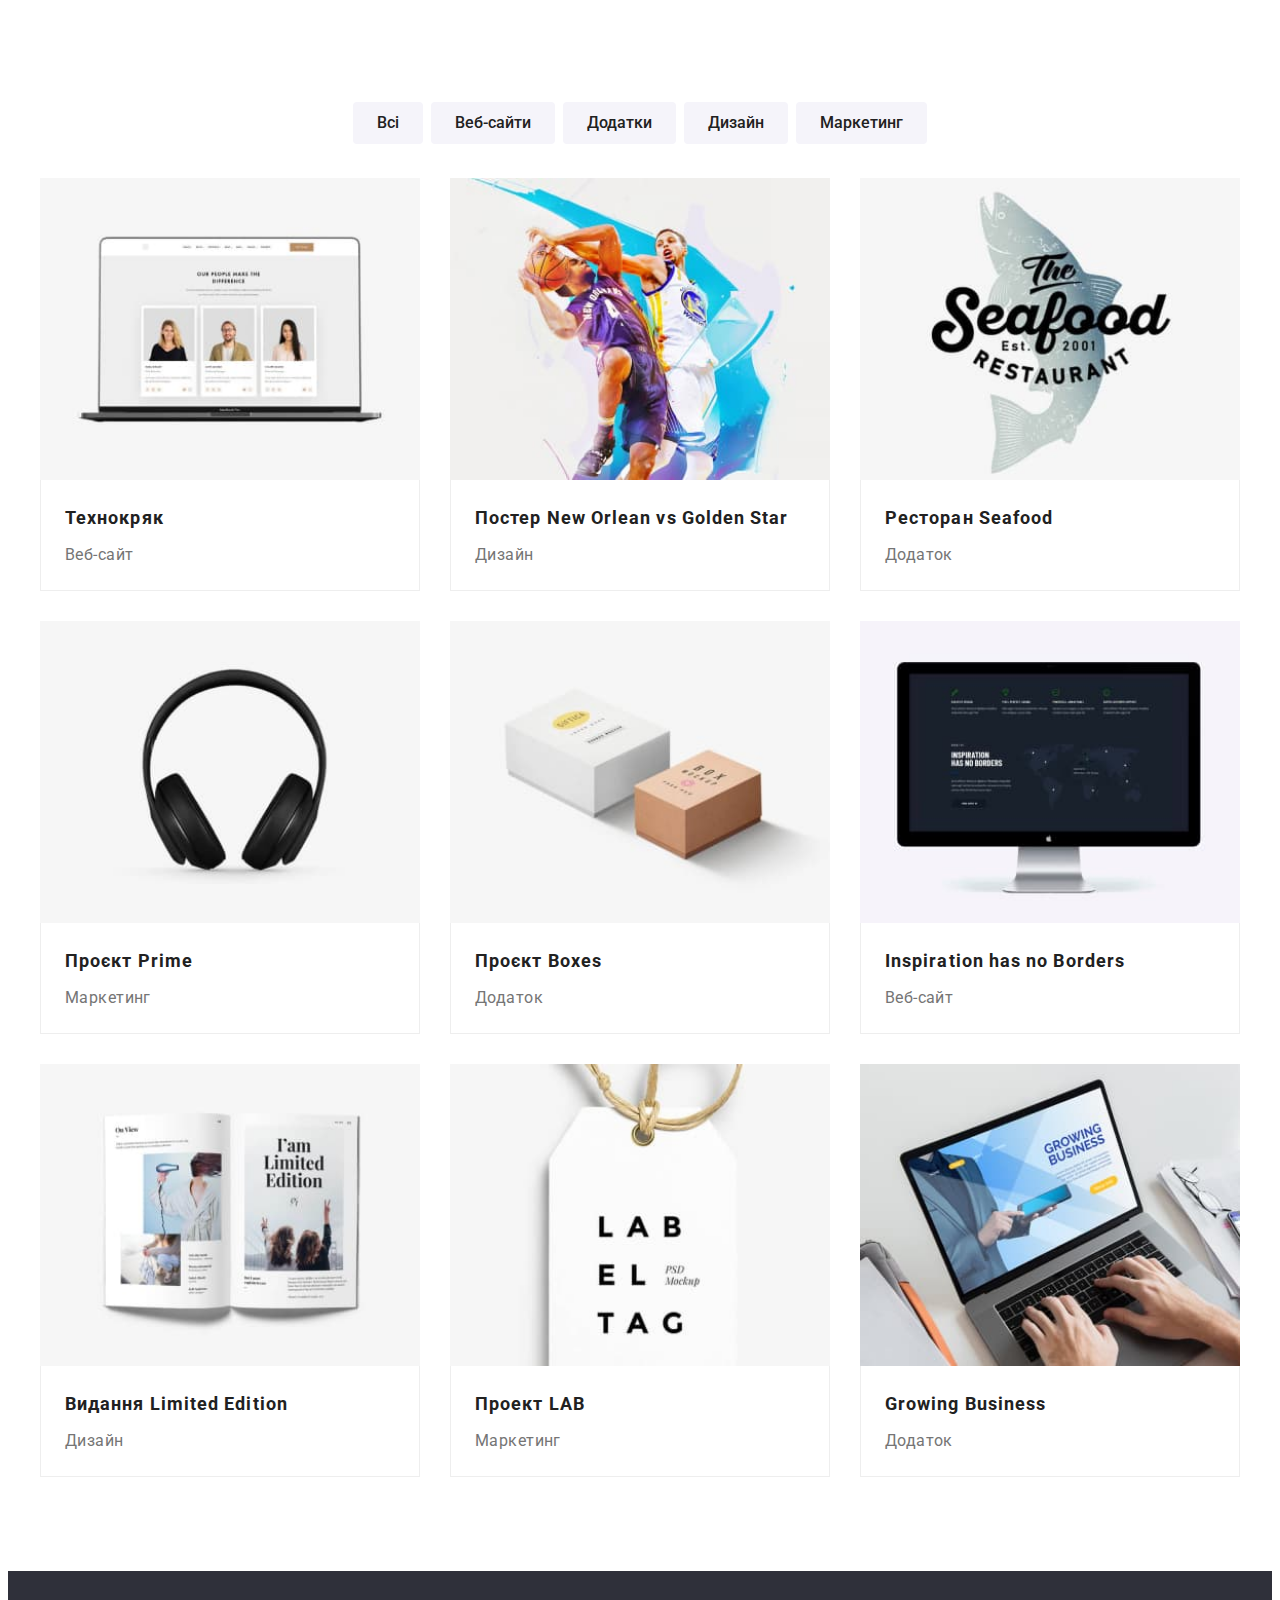
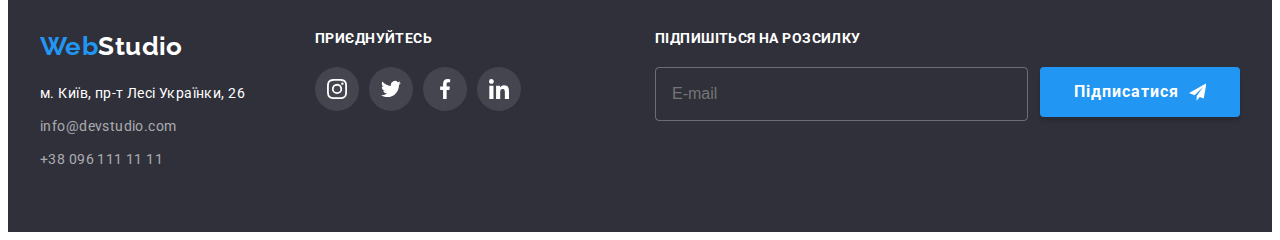
==== commit aec74a3f: "added images" ====
--- a/portfolio.html
+++ b/portfolio.html
@@ -85,12 +85,35 @@
                 class="filter-link link"
               >
                 <div class="filter-thumb">
-                  <img
-                    src="./images/example1.jpg"
-                    alt="веб-сайт технокряк"
-                    class="filter-image"
-                    width="370"
-                  />
+                  <picture>
+                    <source
+                      srcset="
+                        ./images/example1-desktop-1x.jpg 1x,
+                        ./images/example1-desktop-2x.jpg 2x
+                      "
+                      media="(min-width:1200px)"
+                    />
+                    <source
+                      srcset="
+                        ./images/example1-tablet-1x.jpg 1x,
+                        ./images/example1-tablet-2x.jpg 2x
+                      "
+                      media="(min-width:768px)"
+                    />
+                    <source
+                      srcset="
+                        ./images/example1-mobile-1x.jpg 1x,
+                        ./images/example1-mobile-2x.jpg 2x
+                      "
+                      media="(max-width:767px)"
+                    />
+                    <img
+                      src="./images/example1-mobile-1x.jpg"
+                      alt="веб-сайт технокряк"
+                      class="filter-image"
+                      width="450"
+                    />
+                  </picture>
                   <p class="filter-overlay">
                     Ресурс пропонує комплексні пропозиції з різним рівнем функціоналу та сервісів.
                     Все це дозволить відвідувачу отримати вичерпні відомості про компанію чи
@@ -113,12 +136,35 @@
                 class="filter-link link"
               >
                 <div class="filter-thumb">
-                  <img
-                    src="./images/example2.jpg"
-                    alt="постер new orlean vs golden star"
-                    class="filter-image"
-                    width="370"
-                  />
+                  <picture>
+                    <source
+                      srcset="
+                        ./images/example2-desktop-1x.jpg 1x,
+                        ./images/example2-desktop-2x.jpg 2x
+                      "
+                      media="(min-width:1200px)"
+                    />
+                    <source
+                      srcset="
+                        ./images/example2-tablet-1x.jpg 1x,
+                        ./images/example2-tablet-2x.jpg 2x
+                      "
+                      media="(min-width:768px)"
+                    />
+                    <source
+                      srcset="
+                        ./images/example2-mobile-1x.jpg 1x,
+                        ./images/example2-mobile-2x.jpg 2x
+                      "
+                      media="(max-width:767px)"
+                    />
+                    <img
+                      src="./images/example2-mobile-1x.jpg"
+                      alt="постер new orlean vs golden star"
+                      class="filter-image"
+                      width="450"
+                    />
+                  </picture>
                   <p class="filter-overlay">
                     Ресурс пропонує комплексні пропозиції з різним рівнем функціоналу та сервісів.
                     Все це дозволить відвідувачу отримати вичерпні відомості про компанію чи
@@ -140,12 +186,35 @@
                 class="filter-link link"
               >
                 <div class="filter-thumb">
-                  <img
-                    src="./images/example3.jpg"
-                    alt="додаток ресторану seafood"
-                    class="filter-image"
-                    width="370"
-                  />
+                  <picture>
+                    <source
+                      srcset="
+                        ./images/example3-desktop-1x.jpg 1x,
+                        ./images/example3-desktop-2x.jpg 2x
+                      "
+                      media="(min-width:1200px)"
+                    />
+                    <source
+                      srcset="
+                        ./images/example3-tablet-1x.jpg 1x,
+                        ./images/example3-tablet-2x.jpg 2x
+                      "
+                      media="(min-width:768px)"
+                    />
+                    <source
+                      srcset="
+                        ./images/example3-mobile-1x.jpg 1x,
+                        ./images/example3-mobile-2x.jpg 2x
+                      "
+                      media="(max-width:767px)"
+                    />
+                    <img
+                      src="./images/example3-mobile-1x.jpg"
+                      alt="додаток ресторану seafood"
+                      class="filter-image"
+                      width="450"
+                    />
+                  </picture>
                   <p class="filter-overlay">
                     Ресурс пропонує комплексні пропозиції з різним рівнем функціоналу та сервісів.
                     Все це дозволить відвідувачу отримати вичерпні відомості про компанію чи
@@ -167,12 +236,35 @@
                 class="filter-link link"
               >
                 <div class="filter-thumb">
-                  <img
-                    src="./images/example4.jpg"
-                    alt="проект prime"
-                    class="filter-image"
-                    width="370"
-                  />
+                  <picture>
+                    <source
+                      srcset="
+                        ./images/example4-desktop-1x.jpg 1x,
+                        ./images/example4-desktop-2x.jpg 2x
+                      "
+                      media="(min-width:1200px)"
+                    />
+                    <source
+                      srcset="
+                        ./images/example4-tablet-1x.jpg 1x,
+                        ./images/example4-tablet-2x.jpg 2x
+                      "
+                      media="(min-width:768px)"
+                    />
+                    <source
+                      srcset="
+                        ./images/example4-mobile-1x.jpg 1x,
+                        ./images/example4-mobile-2x.jpg 2x
+                      "
+                      media="(max-width:767px)"
+                    />
+                    <img
+                      src="./images/example4-mobile-1x.jpg"
+                      alt="проект prime"
+                      class="filter-image"
+                      width="450"
+                    />
+                  </picture>
                   <p class="filter-overlay">
                     Ресурс пропонує комплексні пропозиції з різним рівнем функціоналу та сервісів.
                     Все це дозволить відвідувачу отримати вичерпні відомості про компанію чи
@@ -194,12 +286,35 @@
                 class="filter-link link"
               >
                 <div class="filter-thumb">
-                  <img
-                    src="./images/example5.jpg"
-                    alt="додаток boxes"
-                    class="filter-image"
-                    width="370"
-                  />
+                  <picture>
+                    <source
+                      srcset="
+                        ./images/example5-desktop-1x.jpg 1x,
+                        ./images/example5-desktop-2x.jpg 2x
+                      "
+                      media="(min-width:1200px)"
+                    />
+                    <source
+                      srcset="
+                        ./images/example5-tablet-1x.jpg 1x,
+                        ./images/example5-tablet-2x.jpg 2x
+                      "
+                      media="(min-width:768px)"
+                    />
+                    <source
+                      srcset="
+                        ./images/example5-mobile-1x.jpg 1x,
+                        ./images/example5-mobile-2x.jpg 2x
+                      "
+                      media="(max-width:767px)"
+                    />
+                    <img
+                      src="./images/example5-mobile-1x.jpg"
+                      alt="додаток boxes"
+                      class="filter-image"
+                      width="450"
+                    />
+                  </picture>
                   <p class="filter-overlay">
                     Ресурс пропонує комплексні пропозиції з різним рівнем функціоналу та сервісів.
                     Все це дозволить відвідувачу отримати вичерпні відомості про компанію чи
@@ -221,12 +336,35 @@
                 class="filter-link link"
               >
                 <div class="filter-thumb">
-                  <img
-                    src="./images/example6.jpg"
-                    alt="веб-сайт inspiration has no border"
-                    class="filter-image"
-                    width="370"
-                  />
+                  <picture>
+                    <source
+                      srcset="
+                        ./images/example6-desktop-1x.jpg 1x,
+                        ./images/example6-desktop-2x.jpg 2x
+                      "
+                      media="(min-width:1200px)"
+                    />
+                    <source
+                      srcset="
+                        ./images/example6-tablet-1x.jpg 1x,
+                        ./images/example6-tablet-2x.jpg 2x
+                      "
+                      media="(min-width:768px)"
+                    />
+                    <source
+                      srcset="
+                        ./images/example6-mobile-1x.jpg 1x,
+                        ./images/example6-mobile-2x.jpg 2x
+                      "
+                      media="(max-width:767px)"
+                    />
+                    <img
+                      src="./images/example6-mobile-1x.jpg"
+                      alt="веб-сайт inspiration has no border"
+                      class="filter-image"
+                      width="450"
+                    />
+                  </picture>
                   <p class="filter-overlay">
                     Ресурс пропонує комплексні пропозиції з різним рівнем функціоналу та сервісів.
                     Все це дозволить відвідувачу отримати вичерпні відомості про компанію чи
@@ -248,12 +386,35 @@
                 class="filter-link link"
               >
                 <div class="filter-thumb">
-                  <img
-                    src="./images/example7.jpg"
-                    alt="дізайн видання limited edition"
-                    class="filter-image"
-                    width="370"
-                  />
+                  <picture>
+                    <source
+                      srcset="
+                        ./images/example7-desktop-1x.jpg 1x,
+                        ./images/example7-desktop-2x.jpg 2x
+                      "
+                      media="(min-width:1200px)"
+                    />
+                    <source
+                      srcset="
+                        ./images/example7-tablet-1x.jpg 1x,
+                        ./images/example7-tablet-2x.jpg 2x
+                      "
+                      media="(min-width:768px)"
+                    />
+                    <source
+                      srcset="
+                        ./images/example7-mobile-1x.jpg 1x,
+                        ./images/example7-mobile-2x.jpg 2x
+                      "
+                      media="(max-width:767px)"
+                    />
+                    <img
+                      src="./images/example7-mobile-1x.jpg"
+                      alt="дізайн видання limited edition"
+                      class="filter-image"
+                      width="450"
+                    />
+                  </picture>
                   <p class="filter-overlay">
                     Ресурс пропонує комплексні пропозиції з різним рівнем функціоналу та сервісів.
                     Все це дозволить відвідувачу отримати вичерпні відомості про компанію чи
@@ -275,12 +436,35 @@
                 class="filter-link link"
               >
                 <div class="filter-thumb">
-                  <img
-                    src="./images/example8.jpg"
-                    alt="проект lab"
-                    class="filter-image"
-                    width="370"
-                  />
+                  <picture>
+                    <source
+                      srcset="
+                        ./images/example8-desktop-1x.jpg 1x,
+                        ./images/example8-desktop-2x.jpg 2x
+                      "
+                      media="(min-width:1200px)"
+                    />
+                    <source
+                      srcset="
+                        ./images/example8-tablet-1x.jpg 1x,
+                        ./images/example8-tablet-2x.jpg 2x
+                      "
+                      media="(min-width:768px)"
+                    />
+                    <source
+                      srcset="
+                        ./images/example8-mobile-1x.jpg 1x,
+                        ./images/example8-mobile-2x.jpg 2x
+                      "
+                      media="(max-width:767px)"
+                    />
+                    <img
+                      src="./images/example8-mobile-1x.jpg"
+                      alt="проект lab"
+                      class="filter-image"
+                      width="450"
+                    />
+                  </picture>
                   <p class="filter-overlay">
                     Ресурс пропонує комплексні пропозиції з різним рівнем функціоналу та сервісів.
                     Все це дозволить відвідувачу отримати вичерпні відомості про компанію чи
@@ -302,12 +486,35 @@
                 class="filter-link link"
               >
                 <div class="filter-thumb">
-                  <img
-                    src="./images/example9.jpg"
-                    alt="додаток growing business"
-                    class="filter-image"
-                    width="370"
-                  />
+                  <picture>
+                    <source
+                      srcset="
+                        ./images/example9-desktop-1x.jpg 1x,
+                        ./images/example9-desktop-2x.jpg 2x
+                      "
+                      media="(min-width:1200px)"
+                    />
+                    <source
+                      srcset="
+                        ./images/example9-tablet-1x.jpg 1x,
+                        ./images/example9-tablet-2x.jpg 2x
+                      "
+                      media="(min-width:768px)"
+                    />
+                    <source
+                      srcset="
+                        ./images/example9-mobile-1x.jpg 1x,
+                        ./images/example9-mobile-2x.jpg 2x
+                      "
+                      media="(max-width:767px)"
+                    />
+                    <img
+                      src="./images/example9-mobile-1x.jpg"
+                      alt="додаток growing business"
+                      class="filter-image"
+                      width="450"
+                    />
+                  </picture>
                   <p class="filter-overlay">
                     Ресурс пропонує комплексні пропозиції з різним рівнем функціоналу та сервісів.
                     Все це дозволить відвідувачу отримати вичерпні відомості про компанію чи
@@ -326,72 +533,74 @@
       </section>
     </main>
 
-    <!-- <footer class="footer">
+    <footer class="footer">
       <div class="container">
-        <div class="footer-contacts">
-          <a href="./index.html" class="footer-logo link"
-            >Web<span class="footer-logo-white link">Studio</span></a
-          >
-          <address class="footer-address">
-            <ul class="footer-list list">
-              <li class="footer-item">
-                <a
-                  href="https://goo.gl/maps/CPtrU1FHBa2aNyZL9"
-                  target="_blank"
-                  rel="noopener noreferrer nofollow"
-                  class="footer-adr link"
-                  >м. Київ, пр-т Лесі Українки, 26</a
-                >
+        <div class="footer-tablet">
+          <div class="footer-contacts">
+            <a href="./index.html" class="footer-logo link"
+              >Web<span class="footer-logo-white link">Studio</span></a
+            >
+            <address class="footer-address">
+              <ul class="footer-list list">
+                <li class="footer-item">
+                  <a
+                    href="https://goo.gl/maps/CPtrU1FHBa2aNyZL9"
+                    target="_blank"
+                    rel="noopener noreferrer nofollow"
+                    class="footer-adr link"
+                    >м. Київ, пр-т Лесі Українки, 26</a
+                  >
+                </li>
+                <li class="footer-item">
+                  <a href="info@devstudio.com" class="footer-contact link">info@devstudio.com</a>
+                </li>
+                <li class="footer-item">
+                  <a href="+380961111111" class="footer-contact link">+38 096 111 11 11</a>
+                </li>
+              </ul>
+            </address>
+          </div>
+
+          <div class="footer-join">
+            <p class="footer-action">Приєднуйтесь</p>
+            <ul class="footer-soc list">
+              <li class="footer-soc-item">
+                <a href="" class="footer-soc-link link">
+                  <svg class="footer-soc-icon" width="20" height="20">
+                    <use href="./images/icons.svg#icon-instagram"></use>
+                  </svg>
+                </a>
               </li>
-              <li class="footer-item">
-                <a href="info@devstudio.com" class="footer-contact link">info@devstudio.com</a>
+              <li class="footer-soc-item">
+                <a href="" class="footer-soc-link link">
+                  <svg class="footer-soc-icon" width="20" height="20">
+                    <use href="./images/icons.svg#icon-twitter"></use>
+                  </svg>
+                </a>
               </li>
-              <li class="footer-item">
-                <a href="+380961111111" class="footer-contact link">+38 096 111 11 11</a>
+              <li class="footer-soc-item">
+                <a href="" class="footer-soc-link link">
+                  <svg class="footer-soc-icon" width="20" height="20">
+                    <use href="./images/icons.svg#icon-facebook"></use>
+                  </svg>
+                </a>
+              </li>
+              <li class="footer-soc-item">
+                <a href="" class="footer-soc-link link">
+                  <svg class="footer-soc-icon" width="20" height="20">
+                    <use href="./images/icons.svg#icon-linkedin"></use>
+                  </svg>
+                </a>
               </li>
             </ul>
-          </address>
-        </div>
-
-        <div class="footer-join">
-          <p class="footer-action">Приєднуйтесь</p>
-          <ul class="footer-soc list">
-            <li class="footer-soc-item">
-              <a href="" class="footer-soc-link link">
-                <svg class="footer-soc-icon" width="20" height="20">
-                  <use href="./images/icons.svg#icon-instagram"></use>
-                </svg>
-              </a>
-            </li>
-            <li class="footer-soc-item">
-              <a href="" class="footer-soc-link link">
-                <svg class="footer-soc-icon" width="20" height="20">
-                  <use href="./images/icons.svg#icon-twitter"></use>
-                </svg>
-              </a>
-            </li>
-            <li class="footer-soc-item">
-              <a href="" class="footer-soc-link link">
-                <svg class="footer-soc-icon" width="20" height="20">
-                  <use href="./images/icons.svg#icon-facebook"></use>
-                </svg>
-              </a>
-            </li>
-            <li class="footer-soc-item">
-              <a href="" class="footer-soc-link link">
-                <svg class="footer-soc-icon" width="20" height="20">
-                  <use href="./images/icons.svg#icon-linkedin"></use>
-                </svg>
-              </a>
-            </li>
-          </ul>
+          </div>
         </div>
 
         <div class="footer-signup">
           <p class="footer-text">Підпишіться на розсилку</p>
           <form class="footer-form">
             <input class="footer-input" type="email" name="usermail" placeholder="E-mail" />
-            <button class="third-btn btn">
+            <button class="third-btn pointer btn">
               Підписатися
               <svg class="send-icon" width="24" height="24">
                 <use href="./images/icons.svg#icon-send"></use>
@@ -400,6 +609,6 @@
           </form>
         </div>
       </div>
-    </footer> -->
+    </footer>
   </body>
 </html>
--- a/css/main.min.css
+++ b/css/main.min.css
@@ -1 +1 @@
-:root{--main-title-color: #212121;--second-title-color: #ffffff;--main-text-color: #757575;--second-text-color: #ffffff;--accent-color: #2196f3;--link-accent-color: #7d7d7d;--icon-accent-color: #ffffff;--btn-accent-color: #188ce8;--btn-bg-color: #2196f3;--btn-text-color: #ffffff;--secondbtn-text-color: #212121;--main-bg-color: #ffffff;--second-bg-color: #2f303a;--third-bg-color: #f5f4fa;--main-logo-color: #2196f3;--second-logo-color: #000000;--third-logo-color: #ffffff;--main-link-color: #212121;--main-contact-color: #757575;--main-adress-color: #ffffff;--main-border-color: #ececec;--second-border-color: #eeeeee;--main-icon-color: #afb1b8;--second-icon-color: #ffffff;--duration: 250ms;--cubic: cubic-bezier(0.4, 0, 0.2, 1)}.visually-hidden{position:absolute;white-space:nowrap;width:1px;height:1px;overflow:hidden;border:0;padding:0;clip:rect(0 0 0 0);-webkit-clip-path:inset(50%);clip-path:inset(50%);margin:-1px}p,h1,h2,h3,h4,h5,h6{margin:0}ul{margin:0;padding-left:0}address{font-style:normal}body{font-family:"Roboto",sans-serif;font-size:14px;letter-spacing:.03em;color:var(--main-text-color);background-color:var(--main-bg-color)}.list{list-style:none}.link{text-decoration:none;transition:color var(--duration) var(--cubic)}.pointer{cursor:pointer}img{display:block;width:100%;max-width:100%;height:auto}.section{padding-top:60px;padding-bottom:60px}@media screen and (min-width: 1200px){.section{padding-top:94px;padding-bottom:94px}}.navigation__item .link.current,.navigation__link:hover,.contact__link:hover,.navigation__link:focus,.contact__link:focus,.footer-adr:hover,.footer-contact:hover,.footer-adr:focus,.footer-contact:focus{color:var(--accent-color)}.container{width:100%;padding-left:15px;padding-right:15px;margin:0 auto}@media screen and (min-width: 480px){.container{width:480px}}@media screen and (min-width: 768px){.container{width:768px}}@media screen and (min-width: 1200px){.container{width:1200px}}.backdrop{position:fixed;top:0;width:100%;height:100%;background-color:rgba(0,0,0,.2);transition:opacity var(--duration) var(--cubic),visibility var(--duration) var(--cubic)}.modal{position:absolute;padding:40px;width:528px;min-height:581px;background-color:var(--main-bg-color);box-shadow:0px 1px 3px rgba(0,0,0,.12),0px 1px 1px rgba(0,0,0,.14),0px 2px 1px rgba(0,0,0,.2);border-radius:4px;top:50%;left:50%;transform:translate(-50%, -50%) scale(1);transition:transform var(--duration) var(--cubic)}.backdrop.is-hidden .modal{transform:translate(-50%, -50%) scale(0)}.close-btn{position:absolute;top:8px;right:8px;width:30px;height:30px;border:1px solid rgba(0,0,0,.1);background:inherit;border-radius:50%;fill:currentColor;transition:color var(--duration) var(--cubic)}.close-btn:hover,.close-btn:focus{fill:var(--accent-color)}.modal-title{margin-bottom:15px;text-align:center;font-weight:700;font-size:20px;line-height:1.15;text-align:center;letter-spacing:.03em;color:var(--main-title-color)}.input-field{margin-bottom:10px}.modal-form>.comment{margin-bottom:18px}.lable-input{display:block;margin-bottom:4px;font-weight:400;font-size:12px;line-height:1.17;letter-spacing:.01em;color:var(--main-text-color)}.form-input{padding-left:42px;width:100%;height:40px;border:1px solid rgba(33,33,33,.2);border-radius:4px;font-weight:400;font-size:12px;line-height:1.17;letter-spacing:.01em;color:rgba(117,117,117,.5)}.form-input:focus{outline-color:var(--btn-accent-color)}.form-input::-moz-placeholder{color:rgba(117,117,117,.5)}.form-input:-ms-input-placeholder{color:rgba(117,117,117,.5)}.form-input::placeholder{color:rgba(117,117,117,.5)}.input-wrap{position:relative}.input-icon{position:absolute;left:12px;top:50%;transform:translateY(-50%)}.form-input:focus+.input-icon{fill:var(--accent-color)}.form-comment{padding:12px 16px;width:100%;height:118px;border:1px solid rgba(33,33,33,.2);border-radius:4px;resize:none;font-weight:400;font-size:12px;line-height:1.17;letter-spacing:.01em;color:rgba(117,117,117,.5)}.form-comment:focus{outline-color:var(--btn-accent-color)}.form-comment::-moz-placeholder{color:rgba(117,117,117,.5)}.form-comment:-ms-input-placeholder{color:rgba(117,117,117,.5)}.form-comment::placeholder{color:rgba(117,117,117,.5)}.check-lable{display:block;padding-left:35px;font-weight:400;font-size:14px;line-height:1.71;letter-spacing:.03em;color:var(--main-text-color);position:relative;margin-bottom:30px}.check-box{display:inline-block;width:16px;height:15px;border:2px solid var(--main-link-color);border-radius:2px;position:absolute;top:50%;left:13px;transform:translateY(-50%);cursor:pointer;transition:background-color var(--duration) var(--cubic)}.input-check:focus+.check-box{border-color:var(--accent-color)}.input-check:focus+.check-box,.check-box:hover{border-color:var(--accent-color)}.input-check:checked+.check-box{background-color:var(--accent-color);border:none}.check-icon{position:absolute;left:50%;top:50%;transform:translate(-50%, -50%);fill:rgba(0,0,0,0);transition:fill var(--duration) var(--cubic)}.input-check:checked+.check-box .check-icon{fill:#fff}.input-check{position:absolute;white-space:nowrap;width:1px;height:1px;overflow:hidden;border:0;padding:0;clip:rect(0 0 0 0);-webkit-clip-path:inset(50%);clip-path:inset(50%);margin:-1px}.check-link{-webkit-text-decoration-line:underline;text-decoration-line:underline;color:var(--accent-color)}.secondary-btn{display:flex;align-items:center;justify-content:center;margin:0 auto;margin-top:30px;min-width:200px}.is-hidden{opacity:0;visibility:hidden;pointer-events:none}.btn{font-family:inherit;font-style:normal;font-weight:700;font-size:16px;line-height:1.88;letter-spacing:.06em;color:var(--btn-text-color);background:var(--btn-bg-color);height:50px;box-shadow:0px 4px 4px rgba(0,0,0,.15);border-radius:4px;border-color:rgba(0,0,0,0);padding:10px 32px;transition:background-color var(--duration) var(--cubic)}.btn:hover,.btn:focus{background-color:var(--btn-accent-color)}.header{padding-top:24px;padding-bottom:25px;border-bottom:1px solid var(--main-border-color)}.header__container{display:flex;align-items:center}.navigation{display:flex;align-items:center}.navigation__list,.contact__item,.header__contact{display:flex;margin-left:auto;-moz-column-gap:50px;column-gap:50px}.logo,.logo__black{font-family:"Raleway",sans-serif;font-style:normal;font-weight:700;font-size:26px;line-height:1.19}.navigation__logo{color:var(--main-logo-color);margin-right:93px}.logo__black{color:var(--second-logo-color)}.navigation__link{font-weight:500;line-height:1.14;letter-spacing:.02em;color:var(--main-link-color)}.contact__link{display:flex;font-weight:500;line-height:1.14;letter-spacing:.02em;color:var(--main-contact-color);align-items:center}.current{color:var(--accent-color);position:relative}.current::after{content:"";position:absolute;left:50%;bottom:-38px;transform:translate(-50%, -100%);width:calc(100% + 3px);height:4px;background:var(--accent-color);border-radius:2px;pointer-events:none}.contact__icon{margin-right:10px;fill:#757575}.contact__link:hover .contact__icon,.contact__link:focus .contact__icon{fill:var(--accent-color)}.hero{background-color:var(--second-bg-color);background-image:linear-gradient(rgba(47, 48, 58, 0.4), rgba(47, 48, 58, 0.4)),url(../images/header.jpg);background-repeat:no-repeat;background-position:center;background-size:cover;max-width:1600px;margin:0 auto;padding-top:200px;padding-bottom:200px}.hero__title{font-weight:900;font-size:44px;line-height:1.36;text-align:center;letter-spacing:.06em;text-transform:uppercase;color:var(--second-title-color);max-width:696px;margin:0 auto}.hero__btn{display:flex;align-items:center;text-align:center;margin:0 auto;margin-top:30px;min-width:216px}.features-list{display:flex;flex-wrap:wrap;gap:30px}.features-list__item{width:100%}@media screen and (min-width: 768px){.features-list__item{width:calc((100% - 30px)/2)}}@media screen and (min-width: 1200px){.features-list__item{width:calc((100% - 90px)/4)}}.features-list__image{display:flex;justify-content:center;align-items:center;border-radius:4px;width:100%;height:120px;background:#f5f4fa;border-radius:4px;margin-bottom:30px}.features-list__title{display:flex;justify-content:center;font-weight:700;line-height:1.14;text-transform:uppercase;color:var(--main-title-color)}@media screen and (min-width: 768px){.features-list__title{justify-content:left}}.features-list__text{line-height:2;margin-top:10px}@media screen and (min-width: 1200px){.features-list__text{line-height:1.71}}.business{padding-bottom:94px}@media screen and (max-width: 1199px){.business{display:none}}.business__title{font-size:36px;line-height:1.17;text-align:center;color:var(--main-title-color)}.activities-list{margin-top:50px;display:flex;gap:30px}.activities-list__item{width:calc((100% - 60px)/3);position:relative}.activities-list__text{position:absolute;left:0;bottom:0;width:100%;height:70px;display:flex;justify-content:center;align-items:center;background-color:rgba(47,48,58,.8);font-weight:700;font-size:14px;line-height:1.14;text-align:center;letter-spacing:.03em;text-transform:uppercase;color:var(--second-text-color)}.team{background-color:var(--third-bg-color)}.team__title{font-size:36px;line-height:1.17;text-align:center;color:var(--main-title-color)}.team-list{display:flex;flex-wrap:wrap;margin-top:50px;gap:30px}.team-list__item{width:100%;background-color:var(--main-bg-color);filter:drop-shadow(0px 4px 4px rgba(0, 0, 0, 0.25))}@media screen and (min-width: 768px){.team-list__item{width:calc((100% - 30px)/2)}}@media screen and (min-width: 1200px){.team-list__item{width:calc((100% - 90px)/4)}}.team-list__wrap{padding:30px 5px}.team-list__subtitle{font-weight:500;font-size:16px;line-height:1.19;text-align:center;color:var(--main-title-color)}.team-list__text{font-size:16px;line-height:1.19;text-align:center;margin-top:10px}.social-list{display:flex;justify-content:center;gap:10px;margin-top:16px}.social-list__link{width:44px;height:44px;border-radius:50%;display:flex;align-items:center;justify-content:center;transition:background-color var(--duration) var(--cubic)}.social-list__link:hover,.social-list__link:focus{background-color:var(--accent-color)}.social-list__icon{fill:var(--main-icon-color);transition:fill var(--duration) var(--cubic)}.social-list__link:hover .social-list__icon,.social-list__link:focus .social-list__icon{fill:var(--icon-accent-color)}.clients-title{font-size:28px;line-height:1.17;text-align:center;color:var(--main-title-color)}@media screen and (min-width: 1200px){.clients-title{font-size:36px}}.clients-img{display:flex;flex-wrap:wrap;margin-top:30px;justify-content:center;gap:30px}@media screen and (min-width: 1200px){.clients-img{margin-top:50px}}.clients-img-item{display:flex;align-items:center;justify-content:center;border:1px solid #afb1b8;border-radius:4px;height:92px;transition:border-color var(--duration) var(--cubic)}@media screen and (max-width: 767px){.clients-img-item{width:calc((100% - 30px)/2)}}@media screen and (min-width: 768px){.clients-img-item{width:calc((100% - 60px)/3)}}@media screen and (min-width: 1200px){.clients-img-item{width:170px}}.clients-img-item:hover,.clients-img-item:focus{border-color:var(--accent-color)}.clients-img-link{display:flex;width:100%;height:100%;justify-content:center;align-items:center}.clients-img-icon{fill:var(--main-icon-color);transition:fill var(--duration) var(--cubic)}.clients-img-link:hover .clients-img-icon,.clients-img-link:focus .clients-img-icon{fill:var(--accent-color)}.footer-adr:hover,.footer-contact:hover,.footer-adr:focus,.footer-contact:focus{color:var(--accent-color)}.footer{background-color:var(--second-bg-color);padding-top:60px;padding-bottom:60px}@media screen and (max-width: 1199px){.footer-contacts,.footer-list,.footer-join,.footer-signup,.footer-form{display:flex;flex-direction:column;align-items:center}}.footer-logo,.footer-logo-white{font-family:"Raleway",sans-serif;font-style:normal;font-weight:700;font-size:26px;line-height:1.19}.footer-logo{color:var(--main-logo-color)}.footer-logo-white{color:var(--third-logo-color)}.footer-address{margin-top:20px}@media screen and (max-width: 1199px){.footer-item:not(:first-child){margin-top:8px}}@media screen and (min-width: 1200px){.footer-item:not(:first-child){margin-top:9px}}.footer-adr,.footer-contact{font-style:normal;font-weight:400;line-height:1.71}.footer-adr{color:var(--main-adress-color)}.footer-contact{color:rgba(255,255,255,.6)}@media screen and (max-width: 767px){.footer .container{display:flex;flex-direction:column;align-items:center}}@media screen and (min-width: 1200px){.footer .container{display:flex}}@media screen and (min-width: 768px){.footer-tablet{display:flex;justify-content:center;gap:165px}}@media screen and (min-width: 1200px){.footer-tablet{display:flex;justify-content:center;gap:70px}}@media screen and (max-width: 767px){.footer-join{margin-top:60px}}.footer-action{font-weight:700;font-size:14px;line-height:1.14;letter-spacing:.03em;text-transform:uppercase;margin-bottom:20px;color:var(--second-text-color)}.footer-soc{display:flex;gap:10px}@media screen and (min-width: 1200px){.footer-soc{justify-content:center}}.footer-soc-link{width:44px;height:44px;border-radius:50%;display:flex;align-items:center;justify-content:center;background:rgba(255,255,255,.1);transition:background-color var(--duration) var(--cubic)}.footer-soc-link:hover,.footer-soc-link:focus{background-color:var(--accent-color)}.footer-soc-icon{fill:var(--second-icon-color);transition:fill var(--duration) var(--cubic)}.footer-soc-link:hover .footer-soc-icon,.footer-soc-link:focus .footer-soc-icon{fill:var(--icon-accent-color)}.footer-text{font-size:14px;font-weight:700;line-height:1.14;text-transform:uppercase;color:var(--btn-text-color);margin-bottom:20px}@media screen and (max-width: 1199px){.footer-signup{margin-top:60px}}@media screen and (min-width: 1200px){.footer-signup{width:calc(50% - 15px);margin-left:auto}}.footer-input{height:50px;border:1px solid rgba(255,255,255,.3);border-radius:4px;background-color:inherit;font-size:16px;line-height:1.25;color:rgba(255,255,255,.6);padding-left:16px;outline:none;transition:border-color var(--duration) var(--cubic),box-shadow var(--duration) var(--cubic);cursor:pointer}@media screen and (max-width: 1199px){.footer-input{width:450px;margin-bottom:20px}}@media screen and (max-width: 449px){.footer-input{width:320px}}@media screen and (min-width: 1200px){.footer-input{width:100%}}.footer-input:hover{border-color:var(--accent-color)}.footer-input:focus{border-color:#f5f5f5;box-shadow:0px 0px 0px 1px #f5f5f5}@media screen and (min-width: 1200px){.footer-form{display:flex;gap:12px}}.footer-form>.primary-btn{gap:10px}.third-btn{display:flex;align-items:center;justify-content:center;gap:10px;margin:0 auto;width:200px}.send-icon{fill:var(--second-icon-color)}.filter-list{display:flex;flex-wrap:wrap;gap:8px}@media screen and (min-width: 768px){.filter-list{justify-content:center}}@media screen and (max-width: 767px){.filter-list{max-width:326px}}.filter-btn{font-family:"Roboto",sans-serif;font-style:normal;font-weight:500;font-size:16px;line-height:1.62;text-align:center;background-color:var(--third-bg-color);border-color:rgba(0,0,0,0);border-radius:4px;color:var(--secondbtn-text-color);padding:6px 22px;transition:background-color var(--duration) var(--cubic),color var(--duration) var(--cubic),box-shadow var(--duration) var(--cubic)}.filter-btn:hover,.filter-btn:focus{background-color:var(--accent-color);color:var(--btn-text-color);box-shadow:0px 3px 1px rgba(0,0,0,.1),0px 1px 2px rgba(0,0,0,.08),0px 2px 2px rgba(0,0,0,.12)}.filter-cards{display:flex;flex-wrap:wrap;gap:30px}@media screen and (max-width: 767px){.filter-cards{margin-top:40px}}@media screen and (min-width: 768px){.filter-cards{margin-top:14px}}@media screen and (min-width: 1200px){.filter-cards{margin-top:34px}}.filter-item{background-color:var(--main-bg-color);width:100%}@media screen and (min-width: 768px){.filter-item{width:calc((100% - 30px)/2)}}@media screen and (min-width: 1200px){.filter-item{width:calc((100% - 60px)/3)}}.filter-link{display:block}.filter-link:hover,.filter-link:focus{box-shadow:0px 1px 1px rgba(0,0,0,.12),0px 4px 4px rgba(0,0,0,.06),1px 4px 6px rgba(0,0,0,.16)}.filter-thumb{position:relative;overflow:hidden}.filter-overlay{position:absolute;left:0;top:0;padding:63px 24px;width:100%;height:100%;transform:translateY(100%);transition:var(--duration) var(--cubic);font-weight:400;font-size:18px;line-height:1.56;letter-spacing:.03em;color:var(--second-text-color);background:rgba(33,150,243,.9)}.filter-link:hover .filter-overlay,.filter-link:focus .filter-overlay{transform:translateY(0)}.filter-wrap{padding:20px 24px;border-right:1px solid var(--second-border-color);border-bottom:1px solid var(--second-border-color);border-left:1px solid var(--second-border-color)}.filter-title{font-size:18px;line-height:2;letter-spacing:.06em;color:var(--main-title-color)}.filter-title:hover,.filter-title:focus{color:var(--link-accent-color)}.filter-text{font-size:16px;line-height:1.88;color:var(--main-text-color);margin-top:4px}/*# sourceMappingURL=main.min.css.map */+:root{--main-title-color: #212121;--second-title-color: #ffffff;--main-text-color: #757575;--second-text-color: #ffffff;--accent-color: #2196f3;--link-accent-color: #7d7d7d;--icon-accent-color: #ffffff;--btn-accent-color: #188ce8;--btn-bg-color: #2196f3;--btn-text-color: #ffffff;--secondbtn-text-color: #212121;--main-bg-color: #ffffff;--second-bg-color: #2f303a;--third-bg-color: #f5f4fa;--main-logo-color: #2196f3;--second-logo-color: #000000;--third-logo-color: #ffffff;--main-link-color: #212121;--main-contact-color: #757575;--main-adress-color: #ffffff;--main-border-color: #ececec;--second-border-color: #eeeeee;--main-icon-color: #afb1b8;--second-icon-color: #ffffff;--duration: 250ms;--cubic: cubic-bezier(0.4, 0, 0.2, 1);--bg-gradient: linear-gradient(rgba(47, 48, 58, 0.4), rgba(47, 48, 58, 0.4))}.visually-hidden{position:absolute;white-space:nowrap;width:1px;height:1px;overflow:hidden;border:0;padding:0;clip:rect(0 0 0 0);-webkit-clip-path:inset(50%);clip-path:inset(50%);margin:-1px}p,h1,h2,h3,h4,h5,h6{margin:0}ul{margin:0;padding-left:0}address{font-style:normal}body{font-family:"Roboto",sans-serif;font-size:14px;letter-spacing:.03em;color:var(--main-text-color);background-color:var(--main-bg-color)}.list{list-style:none}.link{text-decoration:none;transition:color var(--duration) var(--cubic)}.pointer{cursor:pointer}img{display:block;max-width:100%;height:auto}.section{padding-top:60px;padding-bottom:60px}@media screen and (min-width: 1200px){.section{padding-top:94px;padding-bottom:94px}}.navigation__item .link.current,.navigation__link:hover,.contact__link:hover,.navigation__link:focus,.contact__link:focus,.footer-adr:hover,.footer-contact:hover,.footer-adr:focus,.footer-contact:focus{color:var(--accent-color)}.container{width:100%;padding-left:15px;padding-right:15px;margin:0 auto}@media screen and (min-width: 480px){.container{width:480px}}@media screen and (min-width: 768px){.container{width:768px}}@media screen and (min-width: 1200px){.container{width:1200px}}.backdrop{position:fixed;top:0;width:100%;height:100%;background-color:rgba(0,0,0,.2);transition:opacity var(--duration) var(--cubic),visibility var(--duration) var(--cubic)}.modal{position:absolute;padding:40px;width:528px;min-height:581px;background-color:var(--main-bg-color);box-shadow:0px 1px 3px rgba(0,0,0,.12),0px 1px 1px rgba(0,0,0,.14),0px 2px 1px rgba(0,0,0,.2);border-radius:4px;top:50%;left:50%;transform:translate(-50%, -50%) scale(1);transition:transform var(--duration) var(--cubic)}.backdrop.is-hidden .modal{transform:translate(-50%, -50%) scale(0)}.close-btn{position:absolute;top:8px;right:8px;width:30px;height:30px;border:1px solid rgba(0,0,0,.1);background:inherit;border-radius:50%;fill:currentColor;transition:color var(--duration) var(--cubic)}.close-btn:hover,.close-btn:focus{fill:var(--accent-color)}.modal-title{margin-bottom:15px;text-align:center;font-weight:700;font-size:20px;line-height:1.15;text-align:center;letter-spacing:.03em;color:var(--main-title-color)}.input-field{margin-bottom:10px}.modal-form>.comment{margin-bottom:18px}.lable-input{display:block;margin-bottom:4px;font-weight:400;font-size:12px;line-height:1.17;letter-spacing:.01em;color:var(--main-text-color)}.form-input{padding-left:42px;width:100%;height:40px;border:1px solid rgba(33,33,33,.2);border-radius:4px;font-weight:400;font-size:12px;line-height:1.17;letter-spacing:.01em;color:rgba(117,117,117,.5)}.form-input:focus{outline-color:var(--btn-accent-color)}.form-input::-moz-placeholder{color:rgba(117,117,117,.5)}.form-input:-ms-input-placeholder{color:rgba(117,117,117,.5)}.form-input::placeholder{color:rgba(117,117,117,.5)}.input-wrap{position:relative}.input-icon{position:absolute;left:12px;top:50%;transform:translateY(-50%)}.form-input:focus+.input-icon{fill:var(--accent-color)}.form-comment{padding:12px 16px;width:100%;height:118px;border:1px solid rgba(33,33,33,.2);border-radius:4px;resize:none;font-weight:400;font-size:12px;line-height:1.17;letter-spacing:.01em;color:rgba(117,117,117,.5)}.form-comment:focus{outline-color:var(--btn-accent-color)}.form-comment::-moz-placeholder{color:rgba(117,117,117,.5)}.form-comment:-ms-input-placeholder{color:rgba(117,117,117,.5)}.form-comment::placeholder{color:rgba(117,117,117,.5)}.check-lable{display:block;padding-left:35px;font-weight:400;font-size:14px;line-height:1.71;letter-spacing:.03em;color:var(--main-text-color);position:relative;margin-bottom:30px}.check-box{display:inline-block;width:16px;height:15px;border:2px solid var(--main-link-color);border-radius:2px;position:absolute;top:50%;left:13px;transform:translateY(-50%);cursor:pointer;transition:background-color var(--duration) var(--cubic)}.input-check:focus+.check-box{border-color:var(--accent-color)}.input-check:focus+.check-box,.check-box:hover{border-color:var(--accent-color)}.input-check:checked+.check-box{background-color:var(--accent-color);border:none}.check-icon{position:absolute;left:50%;top:50%;transform:translate(-50%, -50%);fill:rgba(0,0,0,0);transition:fill var(--duration) var(--cubic)}.input-check:checked+.check-box .check-icon{fill:#fff}.input-check{position:absolute;white-space:nowrap;width:1px;height:1px;overflow:hidden;border:0;padding:0;clip:rect(0 0 0 0);-webkit-clip-path:inset(50%);clip-path:inset(50%);margin:-1px}.check-link{-webkit-text-decoration-line:underline;text-decoration-line:underline;color:var(--accent-color)}.secondary-btn{display:flex;align-items:center;justify-content:center;margin:0 auto;margin-top:30px;min-width:200px}.is-hidden{opacity:0;visibility:hidden;pointer-events:none}.btn{font-family:inherit;font-style:normal;font-weight:700;font-size:16px;line-height:1.88;letter-spacing:.06em;color:var(--btn-text-color);background:var(--btn-bg-color);height:50px;box-shadow:0px 4px 4px rgba(0,0,0,.15);border-radius:4px;border-color:rgba(0,0,0,0);padding:10px 32px;transition:background-color var(--duration) var(--cubic)}.btn:hover,.btn:focus{background-color:var(--btn-accent-color)}.header{padding-top:24px;padding-bottom:25px;border-bottom:1px solid var(--main-border-color)}.header__container{display:flex;align-items:center}.navigation{display:flex;align-items:center}.navigation__list,.contact__item,.header__contact{display:flex;margin-left:auto;-moz-column-gap:50px;column-gap:50px}.logo,.logo__black{font-family:"Raleway",sans-serif;font-style:normal;font-weight:700;font-size:26px;line-height:1.19}.navigation__logo{color:var(--main-logo-color);margin-right:93px}.logo__black{color:var(--second-logo-color)}.navigation__link{font-weight:500;line-height:1.14;letter-spacing:.02em;color:var(--main-link-color)}.contact__link{display:flex;font-weight:500;line-height:1.14;letter-spacing:.02em;color:var(--main-contact-color);align-items:center}.current{color:var(--accent-color);position:relative}.current::after{content:"";position:absolute;left:50%;bottom:-38px;transform:translate(-50%, -100%);width:calc(100% + 3px);height:4px;background:var(--accent-color);border-radius:2px;pointer-events:none}.contact__icon{margin-right:10px;fill:#757575}.contact__link:hover .contact__icon,.contact__link:focus .contact__icon{fill:var(--accent-color)}@media screen and (max-width: 1199px){.hero .container{padding:0}}.hero{background-color:var(--second-bg-color);background-image:var(--bg-gradient),url(../images/hero-bg-mobile-1x.jpg);background-repeat:no-repeat;background-position:center;background-size:cover;max-width:1600px;margin:0 auto;padding-top:118px;padding-bottom:118px}@media(min-device-pixel-ratio: 2),(-webkit-min-device-pixel-ratio: 2),(min-resolution: 192dpi),(min-resolution: 2dppx){.hero{background-image:var(--bg-gradient),url(../images/hero-bg-mobile-2x.jpg)}}@media screen and (min-width: 768px){.hero{background-image:var(--bg-gradient),url(../images/hero-bg-tablet-1x.jpg)}}@media screen and (min-width: 768px)and (min-device-pixel-ratio: 2),screen and (min-width: 768px)and (-webkit-min-device-pixel-ratio: 2),screen and (min-width: 768px)and (min-resolution: 192dpi),screen and (min-width: 768px)and (min-resolution: 2dppx){.hero{background-image:var(--bg-gradient),url(../images/hero-bg-tablet-2x.jpg)}}@media screen and (min-width: 1200px){.hero{background-image:var(--bg-gradient),url(../images/hero-bg-desktop-1x.jpg)}}@media screen and (min-width: 1200px)and (min-device-pixel-ratio: 2),screen and (min-width: 1200px)and (-webkit-min-device-pixel-ratio: 2),screen and (min-width: 1200px)and (min-resolution: 192dpi),screen and (min-width: 1200px)and (min-resolution: 2dppx){.hero{background-image:var(--bg-gradient),url(../images/hero-bg-desktop-2x.jpg)}}@media screen and (min-width: 1200px){.hero{padding-top:200px;padding-bottom:200px}}.hero__title{font-weight:900;font-size:22px;max-width:320px;text-align:center;letter-spacing:.06em;text-transform:uppercase;color:var(--second-title-color);margin:0 auto}@media screen and (min-width: 480px){.hero__title{font-size:26px;line-height:1.62;max-width:360px}}@media screen and (min-width: 1200px){.hero__title{font-size:44px;line-height:1.36;max-width:696px}}.hero__btn{display:flex;align-items:center;text-align:center;margin:0 auto;margin-top:30px}@media screen and (max-width: 1199px){.hero__btn{min-width:200px;padding:10px 24px}}@media screen and (min-width: 1200px){.hero__btn{min-width:216px}}.features-list{display:flex;flex-wrap:wrap;gap:30px}.features-list__item{width:100%}@media screen and (min-width: 768px){.features-list__item{width:calc((100% - 30px)/2)}}@media screen and (min-width: 1200px){.features-list__item{width:calc((100% - 90px)/4)}}.features-list__image{display:flex;justify-content:center;align-items:center;border-radius:4px;width:100%;height:120px;background:#f5f4fa;border-radius:4px;margin-bottom:30px}.features-list__title{display:flex;justify-content:center;font-weight:700;line-height:1.14;text-transform:uppercase;color:var(--main-title-color)}@media screen and (min-width: 768px){.features-list__title{justify-content:left}}.features-list__text{line-height:2;margin-top:10px}@media screen and (min-width: 1200px){.features-list__text{line-height:1.71}}.business{padding-bottom:94px}@media screen and (max-width: 1199px){.business{display:none}}.business__title{font-size:36px;line-height:1.17;text-align:center;color:var(--main-title-color)}.activities-list{margin-top:50px;display:flex;gap:30px}.activities-list__item{width:calc((100% - 60px)/3);position:relative}.activities-list__text{position:absolute;left:0;bottom:0;width:100%;height:70px;display:flex;justify-content:center;align-items:center;background-color:rgba(47,48,58,.8);font-weight:700;font-size:14px;line-height:1.14;text-align:center;letter-spacing:.03em;text-transform:uppercase;color:var(--second-text-color)}.team{background-color:var(--third-bg-color)}.team__title{font-size:36px;line-height:1.17;text-align:center;color:var(--main-title-color)}.team-list{display:flex;flex-wrap:wrap;margin-top:50px;gap:30px}.team-list__item{width:100%;background-color:var(--main-bg-color);filter:drop-shadow(0px 4px 4px rgba(0, 0, 0, 0.25))}@media screen and (min-width: 768px){.team-list__item{width:calc((100% - 30px)/2)}}@media screen and (min-width: 1200px){.team-list__item{width:calc((100% - 90px)/4)}}.team-list__wrap{padding:30px 5px}.team-list__subtitle{font-weight:500;font-size:16px;line-height:1.19;text-align:center;color:var(--main-title-color)}.team-list__text{font-size:16px;line-height:1.19;text-align:center;margin-top:10px}.social-list{display:flex;justify-content:center;gap:10px;margin-top:16px}.social-list__link{width:44px;height:44px;border-radius:50%;display:flex;align-items:center;justify-content:center;transition:background-color var(--duration) var(--cubic)}.social-list__link:hover,.social-list__link:focus{background-color:var(--accent-color)}.social-list__icon{fill:var(--main-icon-color);transition:fill var(--duration) var(--cubic)}.social-list__link:hover .social-list__icon,.social-list__link:focus .social-list__icon{fill:var(--icon-accent-color)}.clients-title{font-size:28px;line-height:1.17;text-align:center;color:var(--main-title-color)}@media screen and (min-width: 1200px){.clients-title{font-size:36px}}.clients-img{display:flex;flex-wrap:wrap;margin-top:30px;justify-content:center;gap:30px}@media screen and (min-width: 1200px){.clients-img{margin-top:50px}}.clients-img-item{display:flex;align-items:center;justify-content:center;border:1px solid #afb1b8;border-radius:4px;height:92px;transition:border-color var(--duration) var(--cubic)}@media screen and (max-width: 767px){.clients-img-item{width:calc((100% - 30px)/2)}}@media screen and (min-width: 768px){.clients-img-item{width:calc((100% - 60px)/3)}}@media screen and (min-width: 1200px){.clients-img-item{width:170px}}.clients-img-item:hover,.clients-img-item:focus{border-color:var(--accent-color)}.clients-img-link{display:flex;width:100%;height:100%;justify-content:center;align-items:center}.clients-img-icon{fill:var(--main-icon-color);transition:fill var(--duration) var(--cubic)}.clients-img-link:hover .clients-img-icon,.clients-img-link:focus .clients-img-icon{fill:var(--accent-color)}.footer-adr:hover,.footer-contact:hover,.footer-adr:focus,.footer-contact:focus{color:var(--accent-color)}.footer{background-color:var(--second-bg-color);padding-top:60px;padding-bottom:60px}@media screen and (max-width: 1199px){.footer-contacts,.footer-list,.footer-join,.footer-signup,.footer-form{display:flex;flex-direction:column;align-items:center}}.footer-logo,.footer-logo-white{font-family:"Raleway",sans-serif;font-style:normal;font-weight:700;font-size:26px;line-height:1.19}.footer-logo{color:var(--main-logo-color)}.footer-logo-white{color:var(--third-logo-color)}.footer-address{margin-top:20px}@media screen and (max-width: 1199px){.footer-item:not(:first-child){margin-top:8px}}@media screen and (min-width: 1200px){.footer-item:not(:first-child){margin-top:9px}}.footer-adr,.footer-contact{font-style:normal;font-weight:400;line-height:1.71}.footer-adr{color:var(--main-adress-color)}.footer-contact{color:rgba(255,255,255,.6)}@media screen and (max-width: 767px){.footer .container{display:flex;flex-direction:column;align-items:center}}@media screen and (min-width: 1200px){.footer .container{display:flex}}@media screen and (min-width: 768px){.footer-tablet{display:flex;justify-content:center;gap:165px}}@media screen and (min-width: 1200px){.footer-tablet{display:flex;justify-content:center;gap:70px}}@media screen and (max-width: 767px){.footer-join{margin-top:60px}}.footer-action{font-weight:700;font-size:14px;line-height:1.14;letter-spacing:.03em;text-transform:uppercase;margin-bottom:20px;color:var(--second-text-color)}.footer-soc{display:flex;gap:10px}@media screen and (min-width: 1200px){.footer-soc{justify-content:center}}.footer-soc-link{width:44px;height:44px;border-radius:50%;display:flex;align-items:center;justify-content:center;background:rgba(255,255,255,.1);transition:background-color var(--duration) var(--cubic)}.footer-soc-link:hover,.footer-soc-link:focus{background-color:var(--accent-color)}.footer-soc-icon{fill:var(--second-icon-color);transition:fill var(--duration) var(--cubic)}.footer-soc-link:hover .footer-soc-icon,.footer-soc-link:focus .footer-soc-icon{fill:var(--icon-accent-color)}.footer-text{font-size:14px;font-weight:700;line-height:1.14;text-transform:uppercase;color:var(--btn-text-color);margin-bottom:20px}@media screen and (max-width: 1199px){.footer-signup{margin-top:60px}}@media screen and (min-width: 1200px){.footer-signup{width:calc(50% - 15px);margin-left:auto}}.footer-input{height:50px;border:1px solid rgba(255,255,255,.3);border-radius:4px;background-color:inherit;font-size:16px;line-height:1.25;color:rgba(255,255,255,.6);padding-left:16px;outline:none;transition:border-color var(--duration) var(--cubic),box-shadow var(--duration) var(--cubic);cursor:pointer;width:320px}@media screen and (min-width: 480px){.footer-input{width:450px;margin-bottom:20px}}@media screen and (min-width: 1200px){.footer-input{width:100%}}.footer-input:hover{border-color:var(--accent-color)}.footer-input:focus{border-color:#f5f5f5;box-shadow:0px 0px 0px 1px #f5f5f5}@media screen and (min-width: 1200px){.footer-form{display:flex;gap:12px}}.footer-form>.primary-btn{gap:10px}.third-btn{display:flex;align-items:center;justify-content:center;gap:10px;margin:0 auto;width:200px}.send-icon{fill:var(--second-icon-color)}.filter-list{display:flex;flex-wrap:wrap;gap:8px}@media screen and (max-width: 767px){.filter-list{max-width:326px}}@media screen and (min-width: 768px){.filter-list{justify-content:center}}.filter-btn{font-family:"Roboto",sans-serif;font-style:normal;font-weight:500;font-size:16px;line-height:1.62;text-align:center;background-color:var(--third-bg-color);border-color:rgba(0,0,0,0);border-radius:4px;color:var(--secondbtn-text-color);padding:6px 22px;transition:background-color var(--duration) var(--cubic),color var(--duration) var(--cubic),box-shadow var(--duration) var(--cubic)}.filter-btn:hover,.filter-btn:focus{background-color:var(--accent-color);color:var(--btn-text-color);box-shadow:0px 3px 1px rgba(0,0,0,.1),0px 1px 2px rgba(0,0,0,.08),0px 2px 2px rgba(0,0,0,.12)}.filter-cards{display:flex;flex-wrap:wrap;gap:30px}@media screen and (max-width: 767px){.filter-cards{margin-top:40px}}@media screen and (min-width: 768px){.filter-cards{margin-top:14px}}@media screen and (min-width: 1200px){.filter-cards{margin-top:34px}}.filter-item{background-color:var(--main-bg-color);width:100%}@media screen and (min-width: 768px){.filter-item{width:calc((100% - 30px)/2)}}@media screen and (min-width: 1200px){.filter-item{width:calc((100% - 60px)/3)}}.filter-link{display:block}.filter-link:hover,.filter-link:focus{box-shadow:0px 1px 1px rgba(0,0,0,.12),0px 4px 4px rgba(0,0,0,.06),1px 4px 6px rgba(0,0,0,.16)}.filter-thumb{position:relative;overflow:hidden}.filter-overlay{position:absolute;left:0;top:0;padding:63px 24px;width:100%;height:100%;transform:translateY(100%);transition:var(--duration) var(--cubic);font-weight:400;font-size:18px;line-height:1.56;letter-spacing:.03em;color:var(--second-text-color);background:rgba(33,150,243,.9)}.filter-link:hover .filter-overlay,.filter-link:focus .filter-overlay{transform:translateY(0)}.filter-wrap{padding:20px 24px;border-right:1px solid var(--second-border-color);border-bottom:1px solid var(--second-border-color);border-left:1px solid var(--second-border-color)}.filter-title{font-size:18px;line-height:2;letter-spacing:.06em;color:var(--main-title-color)}.filter-title:hover,.filter-title:focus{color:var(--link-accent-color)}.filter-text{font-size:16px;line-height:1.88;color:var(--main-text-color);margin-top:4px}/*# sourceMappingURL=main.min.css.map */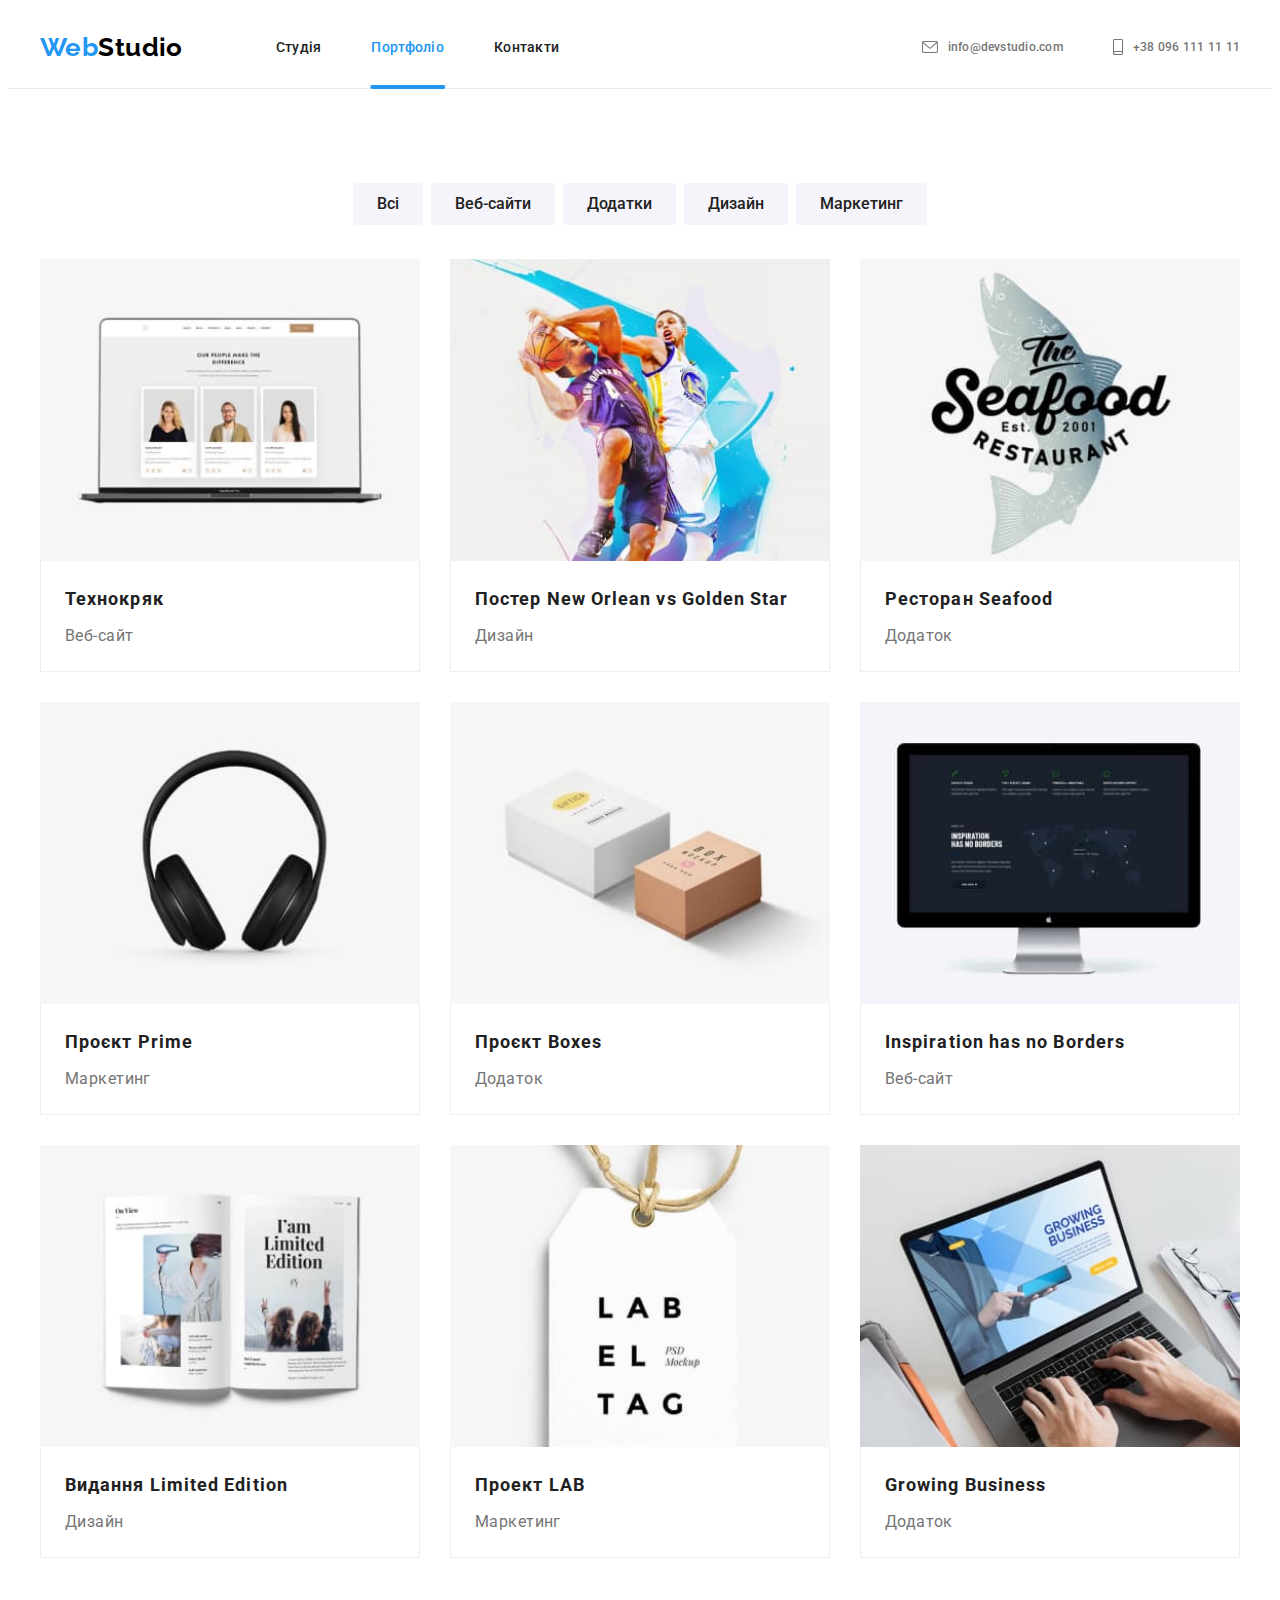
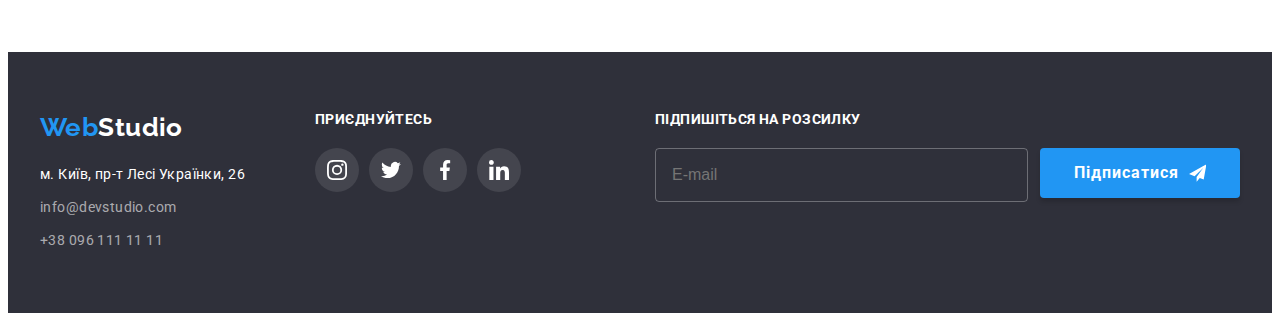
==== commit 5fdf4d0f: "final" ====
--- a/portfolio.html
+++ b/portfolio.html
@@ -23,7 +23,7 @@
   </head>
 
   <body>
-    <!-- <header class="header">
+    <header class="header">
       <div class="container header__container">
         <nav class="navigation">
           <a href="./index.html" class="logo navigation__logo link"
@@ -60,8 +60,92 @@
             >
           </li>
         </ul>
+
+        <button type="button" class="icon-openmenu" data-menu-open>
+          <svg class="icon-menu__btn" width="24" height="16">
+            <use href="./images/icons.svg#icon-menu"></use>
+          </svg>
+        </button>
+
+        <div class="mob-menu is-hidden" data-menu>
+          <div class="container">
+            <div class="mob-menu-top">
+              <button class="icon-closemenu" type="button" data-menu-close>
+                <svg class="icon-closemenu__btn" width="19" height="19">
+                  <use href="./images/icons.svg#icon-closemenu"></use>
+                </svg>
+              </button>
+              <nav class="mob-menu-navigation">
+                <ul class="mob-menu-navigation__list list">
+                  <li class="mob-menu-navigation__item">
+                    <a href="./index.html" class="mob-menu-navigation__link link">Студія</a>
+                  </li>
+                  <li class="mob-menu-navigation__item">
+                    <a href="./portfolio.html" class="mob-menu-navigation__link link current"
+                      >Портфоліо</a
+                    >
+                  </li>
+                  <li class="mob-menu-navigation__item">
+                    <a href="#" class="mob-menu-navigation__link link">Контакти</a>
+                  </li>
+                </ul>
+              </nav>
+            </div>
+
+            <div class="mob-menu-bottom">
+              <ul class="mob-menu-contact list">
+                <li class="mob-menu-contact__item">
+                  <a href="+380961111111" class="mob-menu-contact__tel link">+38 096 111 11 11</a>
+                </li>
+                <li class="mob-menu-contact__item">
+                  <a href="info@devstudio.com" class="mob-menu-contact__mail link"
+                    >info@devstudio.com</a
+                  >
+                </li>
+              </ul>
+              <ul class="mob-menu-soc">
+                <li class="mob-menu-soc__list list">
+                  <a
+                    href=""
+                    class="mob-menu-soc__link link"
+                    target="_blank"
+                    rel="noopener noreferrer nofollow"
+                    >Instagram</a
+                  >
+                </li>
+                <li class="mob-menu-soc__list list">
+                  <a
+                    href=""
+                    class="mob-menu-soc__link link"
+                    target="_blank"
+                    rel="noopener noreferrer nofollow"
+                    >Twitter</a
+                  >
+                </li>
+                <li class="mob-menu-soc__list list">
+                  <a
+                    href=""
+                    class="mob-menu-soc__link link"
+                    target="_blank"
+                    rel="noopener noreferrer nofollow"
+                    >Facebook</a
+                  >
+                </li>
+                <li class="mob-menu-soc__list list">
+                  <a
+                    href=""
+                    class="mob-menu-soc__link link"
+                    target="_blank"
+                    rel="noopener noreferrer nofollow"
+                    >LinkedIn</a
+                  >
+                </li>
+              </ul>
+            </div>
+          </div>
+        </div>
       </div>
-    </header> -->
+    </header>
 
     <main>
       <section class="filter section">
@@ -610,5 +694,6 @@
         </div>
       </div>
     </footer>
+    <script src="./js/menu.js"></script>
   </body>
 </html>
--- a/css/main.min.css
+++ b/css/main.min.css
@@ -1 +1 @@
-:root{--main-title-color: #212121;--second-title-color: #ffffff;--main-text-color: #757575;--second-text-color: #ffffff;--accent-color: #2196f3;--link-accent-color: #7d7d7d;--icon-accent-color: #ffffff;--btn-accent-color: #188ce8;--btn-bg-color: #2196f3;--btn-text-color: #ffffff;--secondbtn-text-color: #212121;--main-bg-color: #ffffff;--second-bg-color: #2f303a;--third-bg-color: #f5f4fa;--main-logo-color: #2196f3;--second-logo-color: #000000;--third-logo-color: #ffffff;--main-link-color: #212121;--main-contact-color: #757575;--main-adress-color: #ffffff;--main-border-color: #ececec;--second-border-color: #eeeeee;--main-icon-color: #afb1b8;--second-icon-color: #ffffff;--duration: 250ms;--cubic: cubic-bezier(0.4, 0, 0.2, 1);--bg-gradient: linear-gradient(rgba(47, 48, 58, 0.4), rgba(47, 48, 58, 0.4))}.visually-hidden{position:absolute;white-space:nowrap;width:1px;height:1px;overflow:hidden;border:0;padding:0;clip:rect(0 0 0 0);-webkit-clip-path:inset(50%);clip-path:inset(50%);margin:-1px}p,h1,h2,h3,h4,h5,h6{margin:0}ul{margin:0;padding-left:0}address{font-style:normal}body{font-family:"Roboto",sans-serif;font-size:14px;letter-spacing:.03em;color:var(--main-text-color);background-color:var(--main-bg-color)}.list{list-style:none}.link{text-decoration:none;transition:color var(--duration) var(--cubic)}.pointer{cursor:pointer}img{display:block;max-width:100%;height:auto}.section{padding-top:60px;padding-bottom:60px}@media screen and (min-width: 1200px){.section{padding-top:94px;padding-bottom:94px}}.navigation__item .link.current,.navigation__link:hover,.contact__link:hover,.navigation__link:focus,.contact__link:focus,.footer-adr:hover,.footer-contact:hover,.footer-adr:focus,.footer-contact:focus{color:var(--accent-color)}.container{width:100%;padding-left:15px;padding-right:15px;margin:0 auto}@media screen and (min-width: 480px){.container{width:480px}}@media screen and (min-width: 768px){.container{width:768px}}@media screen and (min-width: 1200px){.container{width:1200px}}.backdrop{position:fixed;top:0;width:100%;height:100%;background-color:rgba(0,0,0,.2);transition:opacity var(--duration) var(--cubic),visibility var(--duration) var(--cubic)}.modal{position:absolute;padding:40px;width:528px;min-height:581px;background-color:var(--main-bg-color);box-shadow:0px 1px 3px rgba(0,0,0,.12),0px 1px 1px rgba(0,0,0,.14),0px 2px 1px rgba(0,0,0,.2);border-radius:4px;top:50%;left:50%;transform:translate(-50%, -50%) scale(1);transition:transform var(--duration) var(--cubic)}.backdrop.is-hidden .modal{transform:translate(-50%, -50%) scale(0)}.close-btn{position:absolute;top:8px;right:8px;width:30px;height:30px;border:1px solid rgba(0,0,0,.1);background:inherit;border-radius:50%;fill:currentColor;transition:color var(--duration) var(--cubic)}.close-btn:hover,.close-btn:focus{fill:var(--accent-color)}.modal-title{margin-bottom:15px;text-align:center;font-weight:700;font-size:20px;line-height:1.15;text-align:center;letter-spacing:.03em;color:var(--main-title-color)}.input-field{margin-bottom:10px}.modal-form>.comment{margin-bottom:18px}.lable-input{display:block;margin-bottom:4px;font-weight:400;font-size:12px;line-height:1.17;letter-spacing:.01em;color:var(--main-text-color)}.form-input{padding-left:42px;width:100%;height:40px;border:1px solid rgba(33,33,33,.2);border-radius:4px;font-weight:400;font-size:12px;line-height:1.17;letter-spacing:.01em;color:rgba(117,117,117,.5)}.form-input:focus{outline-color:var(--btn-accent-color)}.form-input::-moz-placeholder{color:rgba(117,117,117,.5)}.form-input:-ms-input-placeholder{color:rgba(117,117,117,.5)}.form-input::placeholder{color:rgba(117,117,117,.5)}.input-wrap{position:relative}.input-icon{position:absolute;left:12px;top:50%;transform:translateY(-50%)}.form-input:focus+.input-icon{fill:var(--accent-color)}.form-comment{padding:12px 16px;width:100%;height:118px;border:1px solid rgba(33,33,33,.2);border-radius:4px;resize:none;font-weight:400;font-size:12px;line-height:1.17;letter-spacing:.01em;color:rgba(117,117,117,.5)}.form-comment:focus{outline-color:var(--btn-accent-color)}.form-comment::-moz-placeholder{color:rgba(117,117,117,.5)}.form-comment:-ms-input-placeholder{color:rgba(117,117,117,.5)}.form-comment::placeholder{color:rgba(117,117,117,.5)}.check-lable{display:block;padding-left:35px;font-weight:400;font-size:14px;line-height:1.71;letter-spacing:.03em;color:var(--main-text-color);position:relative;margin-bottom:30px}.check-box{display:inline-block;width:16px;height:15px;border:2px solid var(--main-link-color);border-radius:2px;position:absolute;top:50%;left:13px;transform:translateY(-50%);cursor:pointer;transition:background-color var(--duration) var(--cubic)}.input-check:focus+.check-box{border-color:var(--accent-color)}.input-check:focus+.check-box,.check-box:hover{border-color:var(--accent-color)}.input-check:checked+.check-box{background-color:var(--accent-color);border:none}.check-icon{position:absolute;left:50%;top:50%;transform:translate(-50%, -50%);fill:rgba(0,0,0,0);transition:fill var(--duration) var(--cubic)}.input-check:checked+.check-box .check-icon{fill:#fff}.input-check{position:absolute;white-space:nowrap;width:1px;height:1px;overflow:hidden;border:0;padding:0;clip:rect(0 0 0 0);-webkit-clip-path:inset(50%);clip-path:inset(50%);margin:-1px}.check-link{-webkit-text-decoration-line:underline;text-decoration-line:underline;color:var(--accent-color)}.secondary-btn{display:flex;align-items:center;justify-content:center;margin:0 auto;margin-top:30px;min-width:200px}.is-hidden{opacity:0;visibility:hidden;pointer-events:none}.btn{font-family:inherit;font-style:normal;font-weight:700;font-size:16px;line-height:1.88;letter-spacing:.06em;color:var(--btn-text-color);background:var(--btn-bg-color);height:50px;box-shadow:0px 4px 4px rgba(0,0,0,.15);border-radius:4px;border-color:rgba(0,0,0,0);padding:10px 32px;transition:background-color var(--duration) var(--cubic)}.btn:hover,.btn:focus{background-color:var(--btn-accent-color)}.header{padding-top:24px;padding-bottom:25px;border-bottom:1px solid var(--main-border-color)}.header__container{display:flex;align-items:center}.navigation{display:flex;align-items:center}.navigation__list,.contact__item,.header__contact{display:flex;margin-left:auto;-moz-column-gap:50px;column-gap:50px}.logo,.logo__black{font-family:"Raleway",sans-serif;font-style:normal;font-weight:700;font-size:26px;line-height:1.19}.navigation__logo{color:var(--main-logo-color);margin-right:93px}.logo__black{color:var(--second-logo-color)}.navigation__link{font-weight:500;line-height:1.14;letter-spacing:.02em;color:var(--main-link-color)}.contact__link{display:flex;font-weight:500;line-height:1.14;letter-spacing:.02em;color:var(--main-contact-color);align-items:center}.current{color:var(--accent-color);position:relative}.current::after{content:"";position:absolute;left:50%;bottom:-38px;transform:translate(-50%, -100%);width:calc(100% + 3px);height:4px;background:var(--accent-color);border-radius:2px;pointer-events:none}.contact__icon{margin-right:10px;fill:#757575}.contact__link:hover .contact__icon,.contact__link:focus .contact__icon{fill:var(--accent-color)}@media screen and (max-width: 1199px){.hero .container{padding:0}}.hero{background-color:var(--second-bg-color);background-image:var(--bg-gradient),url(../images/hero-bg-mobile-1x.jpg);background-repeat:no-repeat;background-position:center;background-size:cover;max-width:1600px;margin:0 auto;padding-top:118px;padding-bottom:118px}@media(min-device-pixel-ratio: 2),(-webkit-min-device-pixel-ratio: 2),(min-resolution: 192dpi),(min-resolution: 2dppx){.hero{background-image:var(--bg-gradient),url(../images/hero-bg-mobile-2x.jpg)}}@media screen and (min-width: 768px){.hero{background-image:var(--bg-gradient),url(../images/hero-bg-tablet-1x.jpg)}}@media screen and (min-width: 768px)and (min-device-pixel-ratio: 2),screen and (min-width: 768px)and (-webkit-min-device-pixel-ratio: 2),screen and (min-width: 768px)and (min-resolution: 192dpi),screen and (min-width: 768px)and (min-resolution: 2dppx){.hero{background-image:var(--bg-gradient),url(../images/hero-bg-tablet-2x.jpg)}}@media screen and (min-width: 1200px){.hero{background-image:var(--bg-gradient),url(../images/hero-bg-desktop-1x.jpg)}}@media screen and (min-width: 1200px)and (min-device-pixel-ratio: 2),screen and (min-width: 1200px)and (-webkit-min-device-pixel-ratio: 2),screen and (min-width: 1200px)and (min-resolution: 192dpi),screen and (min-width: 1200px)and (min-resolution: 2dppx){.hero{background-image:var(--bg-gradient),url(../images/hero-bg-desktop-2x.jpg)}}@media screen and (min-width: 1200px){.hero{padding-top:200px;padding-bottom:200px}}.hero__title{font-weight:900;font-size:22px;max-width:320px;text-align:center;letter-spacing:.06em;text-transform:uppercase;color:var(--second-title-color);margin:0 auto}@media screen and (min-width: 480px){.hero__title{font-size:26px;line-height:1.62;max-width:360px}}@media screen and (min-width: 1200px){.hero__title{font-size:44px;line-height:1.36;max-width:696px}}.hero__btn{display:flex;align-items:center;text-align:center;margin:0 auto;margin-top:30px}@media screen and (max-width: 1199px){.hero__btn{min-width:200px;padding:10px 24px}}@media screen and (min-width: 1200px){.hero__btn{min-width:216px}}.features-list{display:flex;flex-wrap:wrap;gap:30px}.features-list__item{width:100%}@media screen and (min-width: 768px){.features-list__item{width:calc((100% - 30px)/2)}}@media screen and (min-width: 1200px){.features-list__item{width:calc((100% - 90px)/4)}}.features-list__image{display:flex;justify-content:center;align-items:center;border-radius:4px;width:100%;height:120px;background:#f5f4fa;border-radius:4px;margin-bottom:30px}.features-list__title{display:flex;justify-content:center;font-weight:700;line-height:1.14;text-transform:uppercase;color:var(--main-title-color)}@media screen and (min-width: 768px){.features-list__title{justify-content:left}}.features-list__text{line-height:2;margin-top:10px}@media screen and (min-width: 1200px){.features-list__text{line-height:1.71}}.business{padding-bottom:94px}@media screen and (max-width: 1199px){.business{display:none}}.business__title{font-size:36px;line-height:1.17;text-align:center;color:var(--main-title-color)}.activities-list{margin-top:50px;display:flex;gap:30px}.activities-list__item{width:calc((100% - 60px)/3);position:relative}.activities-list__text{position:absolute;left:0;bottom:0;width:100%;height:70px;display:flex;justify-content:center;align-items:center;background-color:rgba(47,48,58,.8);font-weight:700;font-size:14px;line-height:1.14;text-align:center;letter-spacing:.03em;text-transform:uppercase;color:var(--second-text-color)}.team{background-color:var(--third-bg-color)}.team__title{font-size:36px;line-height:1.17;text-align:center;color:var(--main-title-color)}.team-list{display:flex;flex-wrap:wrap;margin-top:50px;gap:30px}.team-list__item{width:100%;background-color:var(--main-bg-color);filter:drop-shadow(0px 4px 4px rgba(0, 0, 0, 0.25))}@media screen and (min-width: 768px){.team-list__item{width:calc((100% - 30px)/2)}}@media screen and (min-width: 1200px){.team-list__item{width:calc((100% - 90px)/4)}}.team-list__wrap{padding:30px 5px}.team-list__subtitle{font-weight:500;font-size:16px;line-height:1.19;text-align:center;color:var(--main-title-color)}.team-list__text{font-size:16px;line-height:1.19;text-align:center;margin-top:10px}.social-list{display:flex;justify-content:center;gap:10px;margin-top:16px}.social-list__link{width:44px;height:44px;border-radius:50%;display:flex;align-items:center;justify-content:center;transition:background-color var(--duration) var(--cubic)}.social-list__link:hover,.social-list__link:focus{background-color:var(--accent-color)}.social-list__icon{fill:var(--main-icon-color);transition:fill var(--duration) var(--cubic)}.social-list__link:hover .social-list__icon,.social-list__link:focus .social-list__icon{fill:var(--icon-accent-color)}.clients-title{font-size:28px;line-height:1.17;text-align:center;color:var(--main-title-color)}@media screen and (min-width: 1200px){.clients-title{font-size:36px}}.clients-img{display:flex;flex-wrap:wrap;margin-top:30px;justify-content:center;gap:30px}@media screen and (min-width: 1200px){.clients-img{margin-top:50px}}.clients-img-item{display:flex;align-items:center;justify-content:center;border:1px solid #afb1b8;border-radius:4px;height:92px;transition:border-color var(--duration) var(--cubic)}@media screen and (max-width: 767px){.clients-img-item{width:calc((100% - 30px)/2)}}@media screen and (min-width: 768px){.clients-img-item{width:calc((100% - 60px)/3)}}@media screen and (min-width: 1200px){.clients-img-item{width:170px}}.clients-img-item:hover,.clients-img-item:focus{border-color:var(--accent-color)}.clients-img-link{display:flex;width:100%;height:100%;justify-content:center;align-items:center}.clients-img-icon{fill:var(--main-icon-color);transition:fill var(--duration) var(--cubic)}.clients-img-link:hover .clients-img-icon,.clients-img-link:focus .clients-img-icon{fill:var(--accent-color)}.footer-adr:hover,.footer-contact:hover,.footer-adr:focus,.footer-contact:focus{color:var(--accent-color)}.footer{background-color:var(--second-bg-color);padding-top:60px;padding-bottom:60px}@media screen and (max-width: 1199px){.footer-contacts,.footer-list,.footer-join,.footer-signup,.footer-form{display:flex;flex-direction:column;align-items:center}}.footer-logo,.footer-logo-white{font-family:"Raleway",sans-serif;font-style:normal;font-weight:700;font-size:26px;line-height:1.19}.footer-logo{color:var(--main-logo-color)}.footer-logo-white{color:var(--third-logo-color)}.footer-address{margin-top:20px}@media screen and (max-width: 1199px){.footer-item:not(:first-child){margin-top:8px}}@media screen and (min-width: 1200px){.footer-item:not(:first-child){margin-top:9px}}.footer-adr,.footer-contact{font-style:normal;font-weight:400;line-height:1.71}.footer-adr{color:var(--main-adress-color)}.footer-contact{color:rgba(255,255,255,.6)}@media screen and (max-width: 767px){.footer .container{display:flex;flex-direction:column;align-items:center}}@media screen and (min-width: 1200px){.footer .container{display:flex}}@media screen and (min-width: 768px){.footer-tablet{display:flex;justify-content:center;gap:165px}}@media screen and (min-width: 1200px){.footer-tablet{display:flex;justify-content:center;gap:70px}}@media screen and (max-width: 767px){.footer-join{margin-top:60px}}.footer-action{font-weight:700;font-size:14px;line-height:1.14;letter-spacing:.03em;text-transform:uppercase;margin-bottom:20px;color:var(--second-text-color)}.footer-soc{display:flex;gap:10px}@media screen and (min-width: 1200px){.footer-soc{justify-content:center}}.footer-soc-link{width:44px;height:44px;border-radius:50%;display:flex;align-items:center;justify-content:center;background:rgba(255,255,255,.1);transition:background-color var(--duration) var(--cubic)}.footer-soc-link:hover,.footer-soc-link:focus{background-color:var(--accent-color)}.footer-soc-icon{fill:var(--second-icon-color);transition:fill var(--duration) var(--cubic)}.footer-soc-link:hover .footer-soc-icon,.footer-soc-link:focus .footer-soc-icon{fill:var(--icon-accent-color)}.footer-text{font-size:14px;font-weight:700;line-height:1.14;text-transform:uppercase;color:var(--btn-text-color);margin-bottom:20px}@media screen and (max-width: 1199px){.footer-signup{margin-top:60px}}@media screen and (min-width: 1200px){.footer-signup{width:calc(50% - 15px);margin-left:auto}}.footer-input{height:50px;border:1px solid rgba(255,255,255,.3);border-radius:4px;background-color:inherit;font-size:16px;line-height:1.25;color:rgba(255,255,255,.6);padding-left:16px;outline:none;transition:border-color var(--duration) var(--cubic),box-shadow var(--duration) var(--cubic);cursor:pointer;width:320px}@media screen and (min-width: 480px){.footer-input{width:450px;margin-bottom:20px}}@media screen and (min-width: 1200px){.footer-input{width:100%}}.footer-input:hover{border-color:var(--accent-color)}.footer-input:focus{border-color:#f5f5f5;box-shadow:0px 0px 0px 1px #f5f5f5}@media screen and (min-width: 1200px){.footer-form{display:flex;gap:12px}}.footer-form>.primary-btn{gap:10px}.third-btn{display:flex;align-items:center;justify-content:center;gap:10px;margin:0 auto;width:200px}.send-icon{fill:var(--second-icon-color)}.filter-list{display:flex;flex-wrap:wrap;gap:8px}@media screen and (max-width: 767px){.filter-list{max-width:326px}}@media screen and (min-width: 768px){.filter-list{justify-content:center}}.filter-btn{font-family:"Roboto",sans-serif;font-style:normal;font-weight:500;font-size:16px;line-height:1.62;text-align:center;background-color:var(--third-bg-color);border-color:rgba(0,0,0,0);border-radius:4px;color:var(--secondbtn-text-color);padding:6px 22px;transition:background-color var(--duration) var(--cubic),color var(--duration) var(--cubic),box-shadow var(--duration) var(--cubic)}.filter-btn:hover,.filter-btn:focus{background-color:var(--accent-color);color:var(--btn-text-color);box-shadow:0px 3px 1px rgba(0,0,0,.1),0px 1px 2px rgba(0,0,0,.08),0px 2px 2px rgba(0,0,0,.12)}.filter-cards{display:flex;flex-wrap:wrap;gap:30px}@media screen and (max-width: 767px){.filter-cards{margin-top:40px}}@media screen and (min-width: 768px){.filter-cards{margin-top:14px}}@media screen and (min-width: 1200px){.filter-cards{margin-top:34px}}.filter-item{background-color:var(--main-bg-color);width:100%}@media screen and (min-width: 768px){.filter-item{width:calc((100% - 30px)/2)}}@media screen and (min-width: 1200px){.filter-item{width:calc((100% - 60px)/3)}}.filter-link{display:block}.filter-link:hover,.filter-link:focus{box-shadow:0px 1px 1px rgba(0,0,0,.12),0px 4px 4px rgba(0,0,0,.06),1px 4px 6px rgba(0,0,0,.16)}.filter-thumb{position:relative;overflow:hidden}.filter-overlay{position:absolute;left:0;top:0;padding:63px 24px;width:100%;height:100%;transform:translateY(100%);transition:var(--duration) var(--cubic);font-weight:400;font-size:18px;line-height:1.56;letter-spacing:.03em;color:var(--second-text-color);background:rgba(33,150,243,.9)}.filter-link:hover .filter-overlay,.filter-link:focus .filter-overlay{transform:translateY(0)}.filter-wrap{padding:20px 24px;border-right:1px solid var(--second-border-color);border-bottom:1px solid var(--second-border-color);border-left:1px solid var(--second-border-color)}.filter-title{font-size:18px;line-height:2;letter-spacing:.06em;color:var(--main-title-color)}.filter-title:hover,.filter-title:focus{color:var(--link-accent-color)}.filter-text{font-size:16px;line-height:1.88;color:var(--main-text-color);margin-top:4px}/*# sourceMappingURL=main.min.css.map */+:root{--main-title-color: #212121;--second-title-color: #ffffff;--main-text-color: #757575;--second-text-color: #ffffff;--accent-color: #2196f3;--link-accent-color: #7d7d7d;--icon-accent-color: #ffffff;--btn-accent-color: #188ce8;--btn-bg-color: #2196f3;--btn-text-color: #ffffff;--secondbtn-text-color: #212121;--main-bg-color: #ffffff;--second-bg-color: #2f303a;--third-bg-color: #f5f4fa;--main-logo-color: #2196f3;--second-logo-color: #000000;--third-logo-color: #ffffff;--main-link-color: #212121;--main-contact-color: #757575;--main-adress-color: #ffffff;--main-border-color: #ececec;--second-border-color: #eeeeee;--main-icon-color: #afb1b8;--second-icon-color: #ffffff;--duration: 250ms;--cubic: cubic-bezier(0.4, 0, 0.2, 1);--bg-gradient: linear-gradient(rgba(47, 48, 58, 0.4), rgba(47, 48, 58, 0.4))}.visually-hidden{position:absolute;white-space:nowrap;width:1px;height:1px;overflow:hidden;border:0;padding:0;clip:rect(0 0 0 0);-webkit-clip-path:inset(50%);clip-path:inset(50%);margin:-1px}p,h1,h2,h3,h4,h5,h6{margin:0}ul{margin:0;padding-left:0}address{font-style:normal}body{font-family:"Roboto",sans-serif;font-size:14px;letter-spacing:.03em;color:var(--main-text-color);background-color:var(--main-bg-color)}.list{list-style:none}.link{text-decoration:none;transition:color var(--duration) var(--cubic)}.pointer{cursor:pointer}img{display:block;max-width:100%;height:auto}.section{padding-top:60px;padding-bottom:60px}@media screen and (min-width: 1200px){.section{padding-top:94px;padding-bottom:94px}}.navigation__item .link.current,.navigation__link:hover,.contact__link:hover,.navigation__link:focus,.contact__link:focus,.footer-adr:hover,.footer-contact:hover,.footer-adr:focus,.footer-contact:focus,.mob-menu-navigation__link:hover,.mob-menu-navigation__link:focus{color:var(--accent-color)}.container{width:100%;padding-left:15px;padding-right:15px;margin:0 auto}@media screen and (min-width: 480px){.container{width:480px}}@media screen and (min-width: 768px){.container{width:768px}}@media screen and (min-width: 1200px){.container{width:1200px}}.backdrop{position:fixed;top:0;width:100%;height:100%;background-color:rgba(0,0,0,.2);transition:opacity var(--duration) var(--cubic),visibility var(--duration) var(--cubic)}.modal{position:absolute;padding:40px;width:320px;min-height:581px;background-color:var(--main-bg-color);box-shadow:0px 1px 3px rgba(0,0,0,.12),0px 1px 1px rgba(0,0,0,.14),0px 2px 1px rgba(0,0,0,.2);border-radius:4px;top:50%;left:50%;transform:translate(-50%, -50%) scale(1);transition:transform var(--duration) var(--cubic)}@media screen and (min-width: 480px){.modal{width:450px;min-height:609px}}@media screen and (min-width: 1200px){.modal{width:528px;min-height:581px}}.backdrop.is-hidden .modal{transform:translate(-50%, -50%) scale(0)}.close-btn{position:absolute;top:8px;right:8px;width:30px;height:30px;border:1px solid rgba(0,0,0,.1);background:inherit;border-radius:50%;fill:currentColor;transition:color var(--duration) var(--cubic)}.close-btn:hover,.close-btn:focus{fill:var(--accent-color)}.modal-title{margin-bottom:15px;text-align:center;font-weight:700;font-size:20px;line-height:1.15;text-align:center;letter-spacing:.03em;color:var(--main-title-color)}@media screen and (min-width: 1200px){.modal-title{font-weight:700;font-size:20px;line-height:1.15}}.input-field{margin-bottom:10px}.modal-form>.comment{margin-bottom:18px}.lable-input{display:block;margin-bottom:4px;font-weight:400;font-size:12px;line-height:1.17;letter-spacing:.01em;color:var(--main-text-color)}.form-input{padding-left:42px;width:100%;height:40px;border:1px solid rgba(33,33,33,.2);border-radius:4px;font-weight:400;font-size:12px;line-height:1.17;letter-spacing:.01em;color:rgba(117,117,117,.5)}.form-input:focus{outline-color:var(--btn-accent-color)}.form-input::-moz-placeholder{color:rgba(117,117,117,.5)}.form-input:-ms-input-placeholder{color:rgba(117,117,117,.5)}.form-input::placeholder{color:rgba(117,117,117,.5)}.input-wrap{position:relative}.input-icon{position:absolute;left:12px;top:50%;transform:translateY(-50%)}.form-input:focus+.input-icon{fill:var(--accent-color)}.form-comment{padding:12px 16px;width:100%;height:118px;border:1px solid rgba(33,33,33,.2);border-radius:4px;resize:none;font-weight:400;font-size:12px;line-height:1.17;letter-spacing:.01em;color:rgba(117,117,117,.5)}.form-comment:focus{outline-color:var(--btn-accent-color)}.form-comment::-moz-placeholder{color:rgba(117,117,117,.5)}.form-comment:-ms-input-placeholder{color:rgba(117,117,117,.5)}.form-comment::placeholder{color:rgba(117,117,117,.5)}.check-lable{display:block;padding-left:35px;font-weight:400;font-size:12px;line-height:1.17;letter-spacing:.03em;color:var(--main-text-color);position:relative;margin-bottom:30px}@media screen and (min-width: 1200px){.check-lable{font-weight:400;font-size:14px;line-height:1.71}}.check-box{display:inline-block;width:16px;height:15px;border:2px solid var(--main-link-color);border-radius:2px;position:absolute;top:50%;left:13px;transform:translateY(-50%);cursor:pointer;transition:background-color var(--duration) var(--cubic)}.input-check:focus+.check-box{border-color:var(--accent-color)}.input-check:focus+.check-box,.check-box:hover{border-color:var(--accent-color)}.input-check:checked+.check-box{background-color:var(--accent-color);border:none}.check-icon{position:absolute;left:50%;top:50%;transform:translate(-50%, -50%);fill:rgba(0,0,0,0);transition:fill var(--duration) var(--cubic)}.input-check:checked+.check-box .check-icon{fill:#fff}.input-check{position:absolute;white-space:nowrap;width:1px;height:1px;overflow:hidden;border:0;padding:0;clip:rect(0 0 0 0);-webkit-clip-path:inset(50%);clip-path:inset(50%);margin:-1px}.check-link{-webkit-text-decoration-line:underline;text-decoration-line:underline;color:var(--accent-color)}.secondary-btn{display:flex;align-items:center;justify-content:center;margin:0 auto;margin-top:30px;min-width:200px}.is-hidden{opacity:0;visibility:hidden;pointer-events:none}.btn{font-family:inherit;font-style:normal;font-weight:700;font-size:16px;line-height:1.88;letter-spacing:.06em;color:var(--btn-text-color);background:var(--btn-bg-color);height:50px;box-shadow:0px 4px 4px rgba(0,0,0,.15);border-radius:4px;border-color:rgba(0,0,0,0);padding:10px 32px;transition:background-color var(--duration) var(--cubic)}.btn:hover,.btn:focus{background-color:var(--btn-accent-color)}.header{padding-top:10px;padding-bottom:10px;border-bottom:1px solid var(--main-border-color)}@media screen and (min-width: 768px){.header{padding-top:21px;padding-bottom:21px}}@media screen and (min-width: 1200px){.header{padding-top:24px;padding-bottom:25px}}.header__container{display:flex;align-items:center}@media screen and (max-width: 767px){.header__container{justify-content:space-between}}.navigation{display:flex;align-items:center}.navigation__list,.header__contact{display:flex;margin-left:auto;-moz-column-gap:50px;column-gap:50px}@media screen and (max-width: 1199px){.header__contact{flex-direction:column;gap:10px}}@media screen and (max-width: 767px){.navigation__list,.header__contact{display:none}}@media screen and (min-width: 1200px){.contact__item{display:flex;margin-left:auto;-moz-column-gap:50px;column-gap:50px}}.logo,.logo__black{font-family:"Raleway",sans-serif;font-style:normal;font-weight:700;font-size:26px;line-height:1.19}.navigation__logo{color:var(--main-logo-color);margin-right:93px}.logo__black{color:var(--second-logo-color)}.navigation__link{font-weight:500;line-height:1.14;letter-spacing:.02em;color:var(--main-link-color)}.contact__link{display:flex;font-weight:500;font-size:12px;line-height:1.17;letter-spacing:.02em;color:var(--main-contact-color);align-items:center}@media screen and (min-width: 1200px){.contact__link{font-weight:500;line-height:1.14}}.current{color:var(--accent-color);position:relative}.current::after{content:"";position:absolute;left:50%;bottom:-38px;transform:translate(-50%, -100%);width:calc(100% + 3px);height:4px;background:var(--accent-color);border-radius:2px;pointer-events:none}@media screen and (max-width: 767px){.current::after{display:none}}.contact__icon{margin-right:10px;fill:#757575}.contact__link:hover .contact__icon,.contact__link:focus .contact__icon{fill:var(--accent-color)}@media screen and (max-width: 767px){.icon-openmenu{border-color:rgba(0,0,0,0);background:none;fill:currentColor;transition:color var(--duration) var(--cubic)}.icon-openmenu:hover,.icon-openmenu:focus{fill:var(--accent-color)}}@media screen and (min-width: 768px){.icon-openmenu{display:none}}@media screen and (max-width: 767px){.mob-menu{position:fixed;background-color:#fff;top:0;left:0;width:100vw;height:100vh;z-index:1;padding-top:10px;padding-bottom:10px}}@media screen and (min-width: 768px){.mob-menu{display:none}}.mob-menu>.container{height:100%;display:flex;flex-direction:column;justify-content:space-between}.icon-closemenu{display:block;margin-left:auto;border-color:rgba(0,0,0,0);background:none;fill:currentColor;transition:color var(--duration) var(--cubic)}.icon-closemenu:hover,.icon-closemenu:focus{fill:var(--accent-color)}.mob-menu-navigation__item:not(:last-child){margin-bottom:32px}.mob-menu-navigation__link{font-weight:500;font-size:40px;line-height:1.18;letter-spacing:.02em;color:#212121}.current{color:var(--accent-color)}.mob-menu-contact{margin-bottom:64px}.mob-menu-contact__item:not(:last-child){margin-bottom:32px}.mob-menu-contact__tel{font-weight:500;font-size:34px;line-height:1.18;letter-spacing:.02em;color:#2196f3}.mob-menu-contact__mail{font-weight:500;font-size:24px;line-height:1.17;letter-spacing:.02em;color:#757575}.mob-menu-soc{display:flex}.mob-menu-soc__list:not(:last-child){border-right:1px solid rgba(33,33,33,.2)}.mob-menu-soc__list:not(:last-child){padding-right:10px}.mob-menu-soc__list:not(:first-child){padding-left:10px}.mob-menu-soc__link{font-weight:500;font-size:18px;line-height:1.22;letter-spacing:.02em;color:#2196f3}@media screen and (max-width: 1199px){.hero .container{padding:0}}.hero{background-color:var(--second-bg-color);background-image:var(--bg-gradient),url(../images/hero-bg-mobile-1x.jpg);background-repeat:no-repeat;background-position:center;background-size:cover;max-width:1600px;margin:0 auto;padding-top:118px;padding-bottom:118px}@media(min-device-pixel-ratio: 2),(-webkit-min-device-pixel-ratio: 2),(min-resolution: 192dpi),(min-resolution: 2dppx){.hero{background-image:var(--bg-gradient),url(../images/hero-bg-mobile-2x.jpg)}}@media screen and (min-width: 768px){.hero{background-image:var(--bg-gradient),url(../images/hero-bg-tablet-1x.jpg)}}@media screen and (min-width: 768px)and (min-device-pixel-ratio: 2),screen and (min-width: 768px)and (-webkit-min-device-pixel-ratio: 2),screen and (min-width: 768px)and (min-resolution: 192dpi),screen and (min-width: 768px)and (min-resolution: 2dppx){.hero{background-image:var(--bg-gradient),url(../images/hero-bg-tablet-2x.jpg)}}@media screen and (min-width: 1200px){.hero{background-image:var(--bg-gradient),url(../images/hero-bg-desktop-1x.jpg)}}@media screen and (min-width: 1200px)and (min-device-pixel-ratio: 2),screen and (min-width: 1200px)and (-webkit-min-device-pixel-ratio: 2),screen and (min-width: 1200px)and (min-resolution: 192dpi),screen and (min-width: 1200px)and (min-resolution: 2dppx){.hero{background-image:var(--bg-gradient),url(../images/hero-bg-desktop-2x.jpg)}}@media screen and (min-width: 1200px){.hero{padding-top:200px;padding-bottom:200px}}.hero__title{font-weight:900;font-size:22px;max-width:320px;text-align:center;letter-spacing:.06em;text-transform:uppercase;color:var(--second-title-color);margin:0 auto}@media screen and (min-width: 480px){.hero__title{font-size:26px;line-height:1.62;max-width:360px}}@media screen and (min-width: 1200px){.hero__title{font-size:44px;line-height:1.36;max-width:696px}}.hero__btn{display:flex;align-items:center;text-align:center;margin:0 auto;margin-top:30px}@media screen and (max-width: 1199px){.hero__btn{min-width:200px;padding:10px 24px}}@media screen and (min-width: 1200px){.hero__btn{min-width:216px}}.features-list{display:flex;flex-wrap:wrap;gap:30px}.features-list__item{width:100%}@media screen and (min-width: 768px){.features-list__item{width:calc((100% - 30px)/2)}}@media screen and (min-width: 1200px){.features-list__item{width:calc((100% - 90px)/4)}}.features-list__image{display:flex;justify-content:center;align-items:center;border-radius:4px;width:100%;height:120px;background:#f5f4fa;border-radius:4px;margin-bottom:30px}.features-list__title{display:flex;justify-content:center;font-weight:700;line-height:1.14;text-transform:uppercase;color:var(--main-title-color)}@media screen and (min-width: 768px){.features-list__title{justify-content:left}}.features-list__text{line-height:2;margin-top:10px}@media screen and (min-width: 1200px){.features-list__text{line-height:1.71}}.business{padding-bottom:94px}@media screen and (max-width: 1199px){.business{display:none}}.business__title{font-size:36px;line-height:1.17;text-align:center;color:var(--main-title-color)}.activities-list{margin-top:50px;display:flex;gap:30px}.activities-list__item{width:calc((100% - 60px)/3);position:relative}.activities-list__text{position:absolute;left:0;bottom:0;width:100%;height:70px;display:flex;justify-content:center;align-items:center;background-color:rgba(47,48,58,.8);font-weight:700;font-size:14px;line-height:1.14;text-align:center;letter-spacing:.03em;text-transform:uppercase;color:var(--second-text-color)}.team{background-color:var(--third-bg-color)}.team__title{font-size:36px;line-height:1.17;text-align:center;color:var(--main-title-color)}.team-list{display:flex;flex-wrap:wrap;margin-top:50px;gap:30px}.team-list__item{width:100%;background-color:var(--main-bg-color);filter:drop-shadow(0px 4px 4px rgba(0, 0, 0, 0.25))}@media screen and (min-width: 768px){.team-list__item{width:calc((100% - 30px)/2)}}@media screen and (min-width: 1200px){.team-list__item{width:calc((100% - 90px)/4)}}.team-list__wrap{padding:30px 5px}.team-list__subtitle{font-weight:500;font-size:16px;line-height:1.19;text-align:center;color:var(--main-title-color)}.team-list__text{font-size:16px;line-height:1.19;text-align:center;margin-top:10px}.social-list{display:flex;justify-content:center;gap:10px;margin-top:16px}.social-list__link{width:44px;height:44px;border-radius:50%;display:flex;align-items:center;justify-content:center;transition:background-color var(--duration) var(--cubic)}.social-list__link:hover,.social-list__link:focus{background-color:var(--accent-color)}.social-list__icon{fill:var(--main-icon-color);transition:fill var(--duration) var(--cubic)}.social-list__link:hover .social-list__icon,.social-list__link:focus .social-list__icon{fill:var(--icon-accent-color)}.clients-title{font-size:28px;line-height:1.17;text-align:center;color:var(--main-title-color)}@media screen and (min-width: 1200px){.clients-title{font-size:36px}}.clients-img{display:flex;flex-wrap:wrap;margin-top:30px;justify-content:center;gap:30px}@media screen and (min-width: 1200px){.clients-img{margin-top:50px}}.clients-img-item{display:flex;align-items:center;justify-content:center;border:1px solid #afb1b8;border-radius:4px;height:92px;transition:border-color var(--duration) var(--cubic)}@media screen and (max-width: 767px){.clients-img-item{width:calc((100% - 30px)/2)}}@media screen and (min-width: 768px){.clients-img-item{width:calc((100% - 60px)/3)}}@media screen and (min-width: 1200px){.clients-img-item{width:170px}}.clients-img-item:hover,.clients-img-item:focus{border-color:var(--accent-color)}.clients-img-link{display:flex;width:100%;height:100%;justify-content:center;align-items:center}.clients-img-icon{fill:var(--main-icon-color);transition:fill var(--duration) var(--cubic)}.clients-img-link:hover .clients-img-icon,.clients-img-link:focus .clients-img-icon{fill:var(--accent-color)}.footer-adr:hover,.footer-contact:hover,.footer-adr:focus,.footer-contact:focus{color:var(--accent-color)}.footer{background-color:var(--second-bg-color);padding-top:60px;padding-bottom:60px}@media screen and (max-width: 1199px){.footer-contacts,.footer-list,.footer-join,.footer-signup,.footer-form{display:flex;flex-direction:column;align-items:center}}.footer-logo,.footer-logo-white{font-family:"Raleway",sans-serif;font-style:normal;font-weight:700;font-size:26px;line-height:1.19}.footer-logo{color:var(--main-logo-color)}.footer-logo-white{color:var(--third-logo-color)}.footer-address{margin-top:20px}@media screen and (max-width: 1199px){.footer-item:not(:first-child){margin-top:8px}}@media screen and (min-width: 1200px){.footer-item:not(:first-child){margin-top:9px}}.footer-adr,.footer-contact{font-style:normal;font-weight:400;line-height:1.71}.footer-adr{color:var(--main-adress-color)}.footer-contact{color:rgba(255,255,255,.6)}@media screen and (max-width: 767px){.footer .container{display:flex;flex-direction:column;align-items:center}}@media screen and (min-width: 1200px){.footer .container{display:flex}}@media screen and (min-width: 768px){.footer-tablet{display:flex;justify-content:center;gap:165px}}@media screen and (min-width: 1200px){.footer-tablet{display:flex;justify-content:center;gap:70px}}@media screen and (max-width: 767px){.footer-join{margin-top:60px}}.footer-action{font-weight:700;font-size:14px;line-height:1.14;letter-spacing:.03em;text-transform:uppercase;margin-bottom:20px;color:var(--second-text-color)}.footer-soc{display:flex;gap:10px}@media screen and (min-width: 1200px){.footer-soc{justify-content:center}}.footer-soc-link{width:44px;height:44px;border-radius:50%;display:flex;align-items:center;justify-content:center;background:rgba(255,255,255,.1);transition:background-color var(--duration) var(--cubic)}.footer-soc-link:hover,.footer-soc-link:focus{background-color:var(--accent-color)}.footer-soc-icon{fill:var(--second-icon-color);transition:fill var(--duration) var(--cubic)}.footer-soc-link:hover .footer-soc-icon,.footer-soc-link:focus .footer-soc-icon{fill:var(--icon-accent-color)}.footer-text{font-size:14px;font-weight:700;line-height:1.14;text-transform:uppercase;color:var(--btn-text-color);margin-bottom:20px}@media screen and (max-width: 1199px){.footer-signup{margin-top:60px}}@media screen and (min-width: 1200px){.footer-signup{width:calc(50% - 15px);margin-left:auto}}.footer-input{height:50px;border:1px solid rgba(255,255,255,.3);border-radius:4px;background-color:inherit;font-size:16px;line-height:1.25;color:rgba(255,255,255,.6);padding-left:16px;outline:none;transition:border-color var(--duration) var(--cubic),box-shadow var(--duration) var(--cubic);cursor:pointer;width:320px}@media screen and (min-width: 480px){.footer-input{width:450px;margin-bottom:20px}}@media screen and (min-width: 1200px){.footer-input{width:100%}}.footer-input:hover{border-color:var(--accent-color)}.footer-input:focus{border-color:#f5f5f5;box-shadow:0px 0px 0px 1px #f5f5f5}@media screen and (min-width: 1200px){.footer-form{display:flex;gap:12px}}.footer-form>.primary-btn{gap:10px}.third-btn{display:flex;align-items:center;justify-content:center;gap:10px;margin:0 auto;width:200px}.send-icon{fill:var(--second-icon-color)}.filter-list{display:flex;flex-wrap:wrap;gap:8px}@media screen and (max-width: 767px){.filter-list{max-width:326px}}@media screen and (min-width: 768px){.filter-list{justify-content:center}}.filter-btn{font-family:"Roboto",sans-serif;font-style:normal;font-weight:500;font-size:16px;line-height:1.62;text-align:center;background-color:var(--third-bg-color);border-color:rgba(0,0,0,0);border-radius:4px;color:var(--secondbtn-text-color);padding:6px 22px;transition:background-color var(--duration) var(--cubic),color var(--duration) var(--cubic),box-shadow var(--duration) var(--cubic)}.filter-btn:hover,.filter-btn:focus{background-color:var(--accent-color);color:var(--btn-text-color);box-shadow:0px 3px 1px rgba(0,0,0,.1),0px 1px 2px rgba(0,0,0,.08),0px 2px 2px rgba(0,0,0,.12)}.filter-cards{display:flex;flex-wrap:wrap;gap:30px}@media screen and (max-width: 767px){.filter-cards{margin-top:40px}}@media screen and (min-width: 768px){.filter-cards{margin-top:14px}}@media screen and (min-width: 1200px){.filter-cards{margin-top:34px}}.filter-item{background-color:var(--main-bg-color);width:100%}@media screen and (min-width: 768px){.filter-item{width:calc((100% - 30px)/2)}}@media screen and (min-width: 1200px){.filter-item{width:calc((100% - 60px)/3)}}.filter-link{display:block}.filter-link:hover,.filter-link:focus{box-shadow:0px 1px 1px rgba(0,0,0,.12),0px 4px 4px rgba(0,0,0,.06),1px 4px 6px rgba(0,0,0,.16)}.filter-thumb{position:relative;overflow:hidden}.filter-overlay{position:absolute;left:0;top:0;padding:63px 24px;width:100%;height:100%;transform:translateY(100%);transition:var(--duration) var(--cubic);font-weight:400;font-size:18px;line-height:1.56;letter-spacing:.03em;color:var(--second-text-color);background:rgba(33,150,243,.9)}.filter-link:hover .filter-overlay,.filter-link:focus .filter-overlay{transform:translateY(0)}.filter-wrap{padding:20px 24px;border-right:1px solid var(--second-border-color);border-bottom:1px solid var(--second-border-color);border-left:1px solid var(--second-border-color)}.filter-title{font-size:18px;line-height:2;letter-spacing:.06em;color:var(--main-title-color)}.filter-title:hover,.filter-title:focus{color:var(--link-accent-color)}.filter-text{font-size:16px;line-height:1.88;color:var(--main-text-color);margin-top:4px}/*# sourceMappingURL=main.min.css.map */